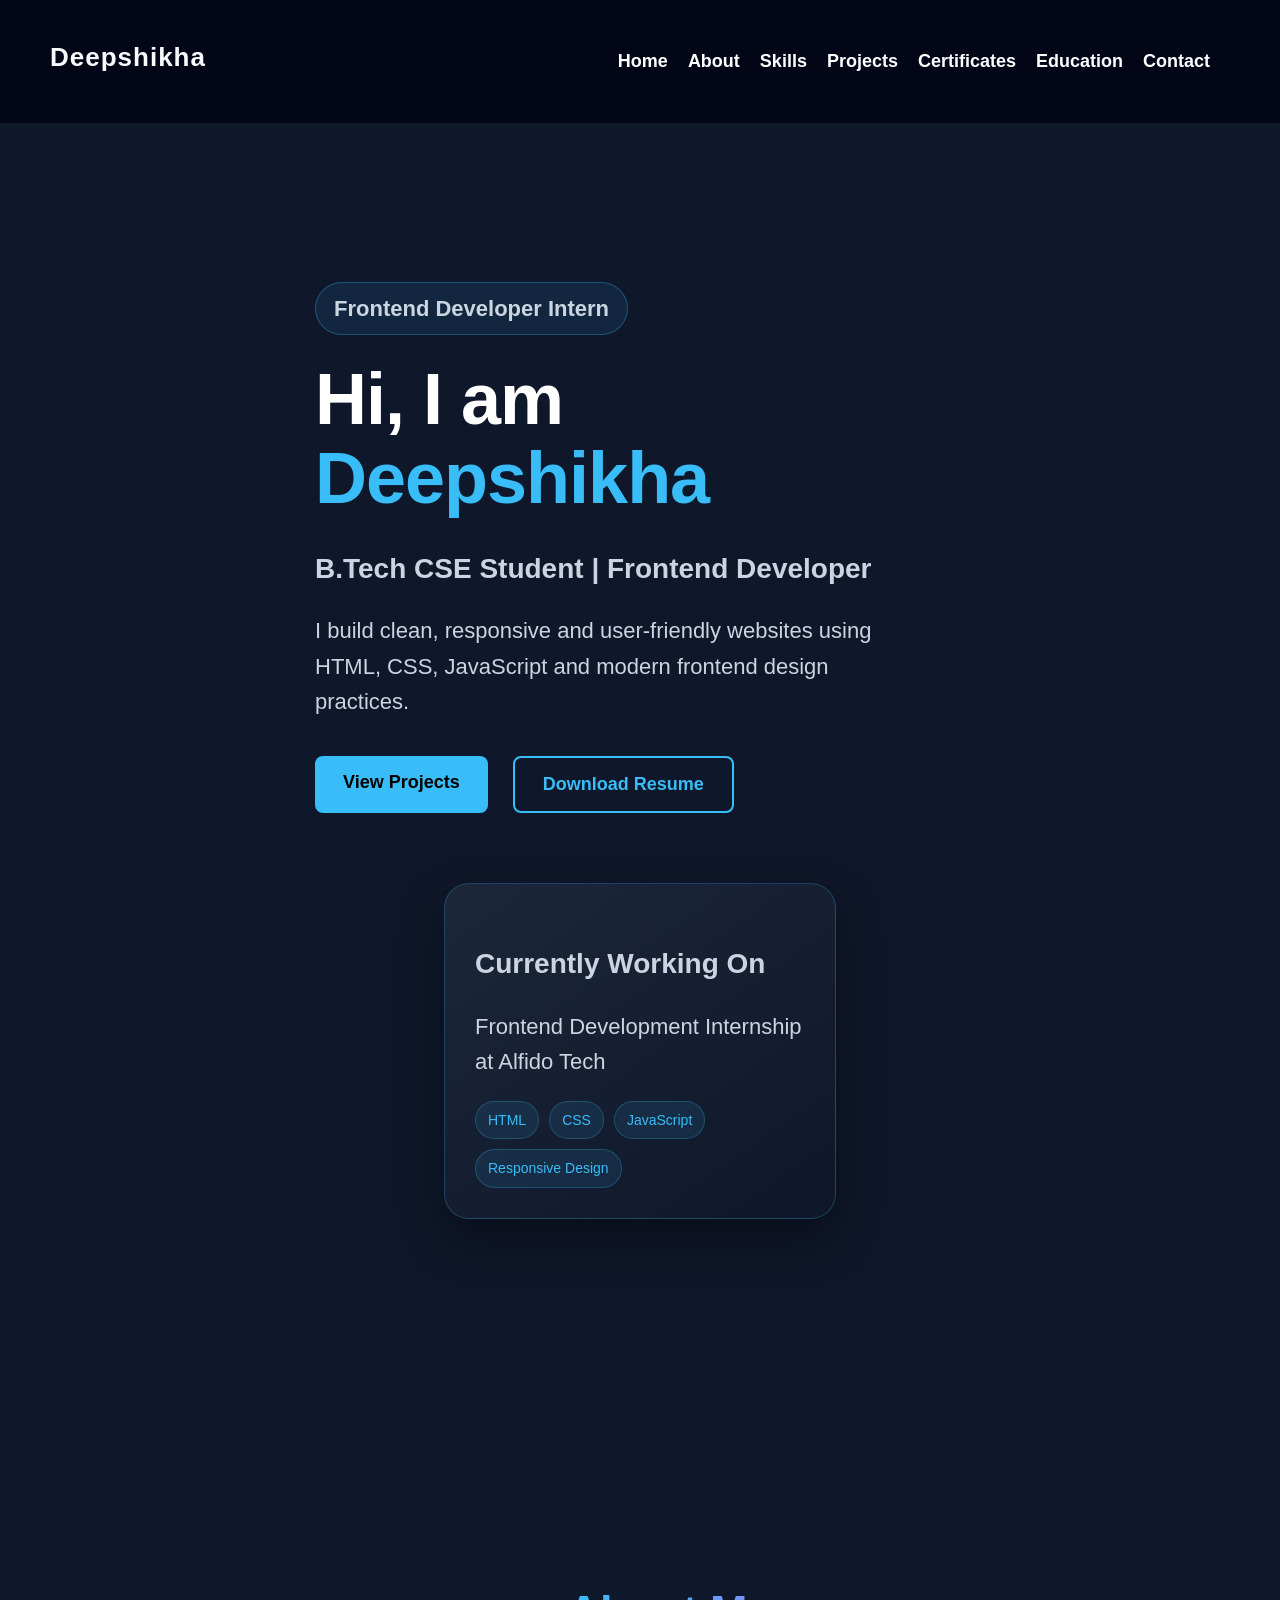
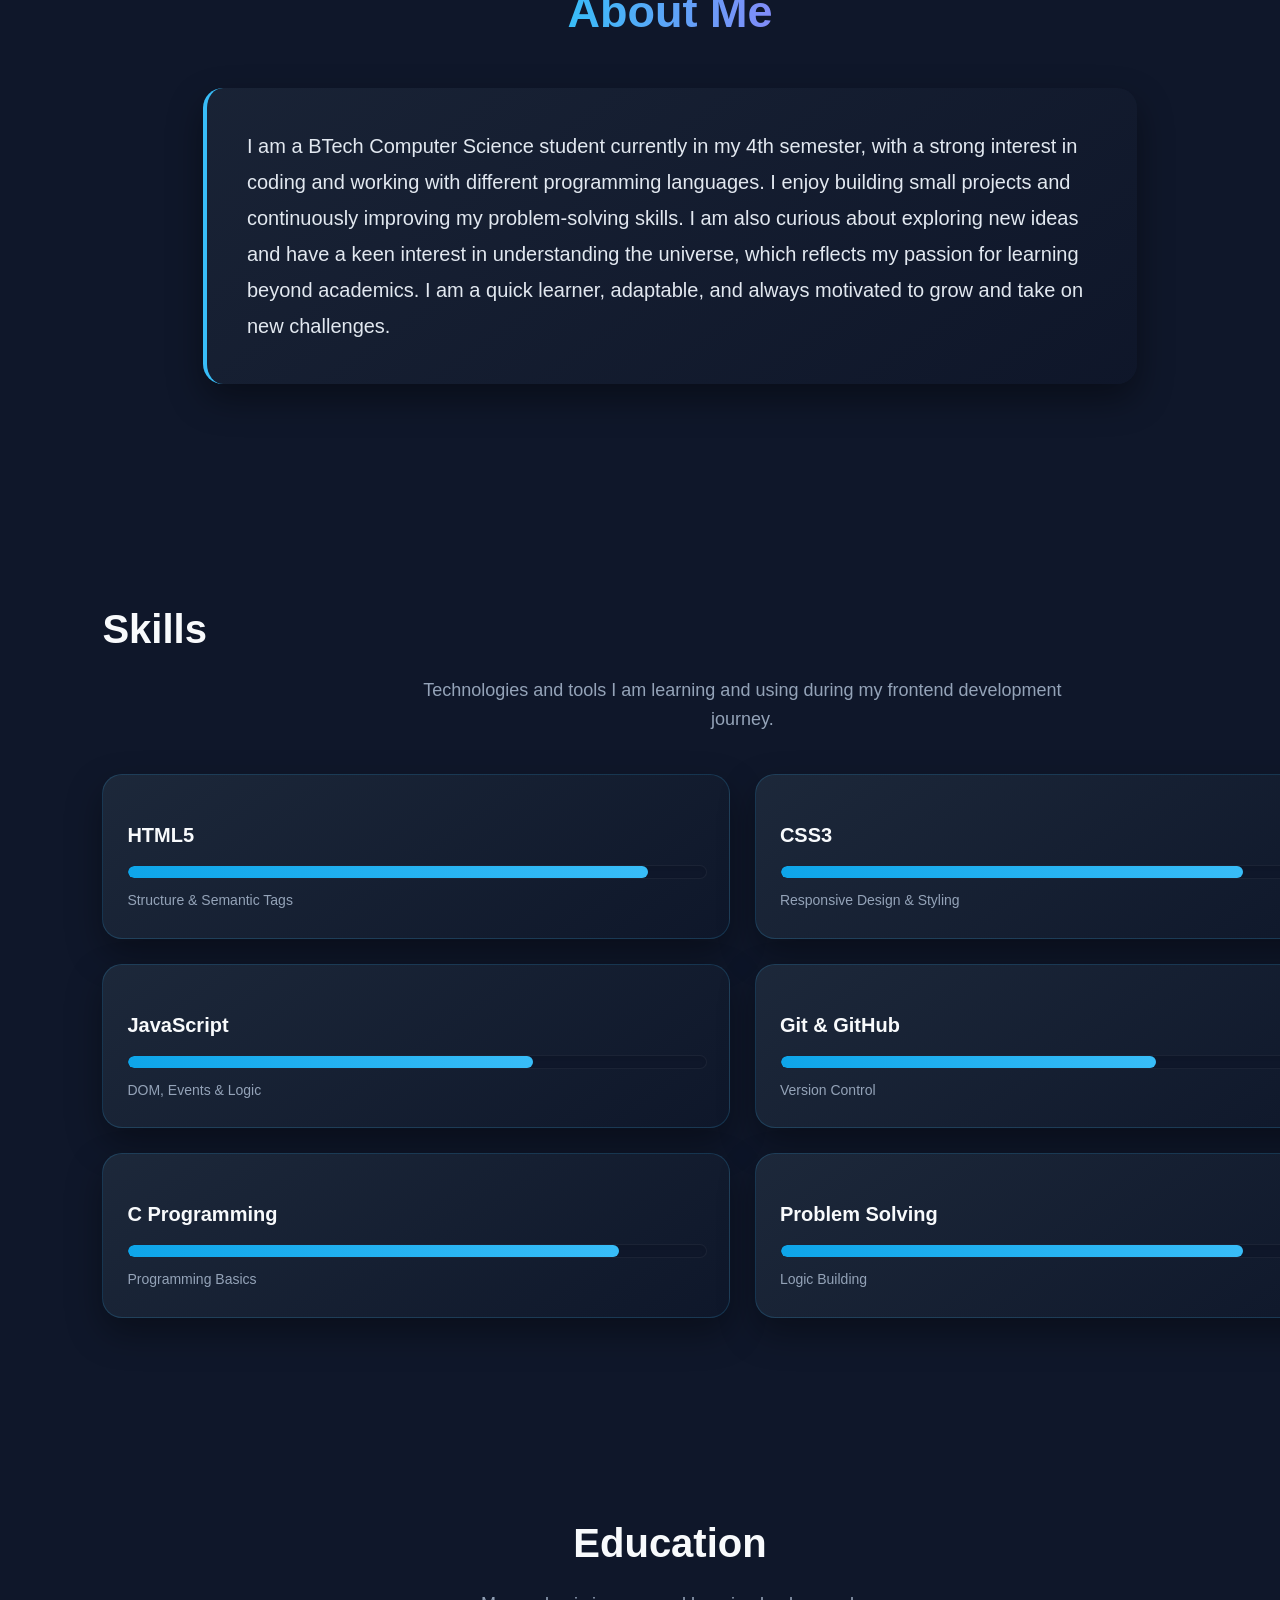
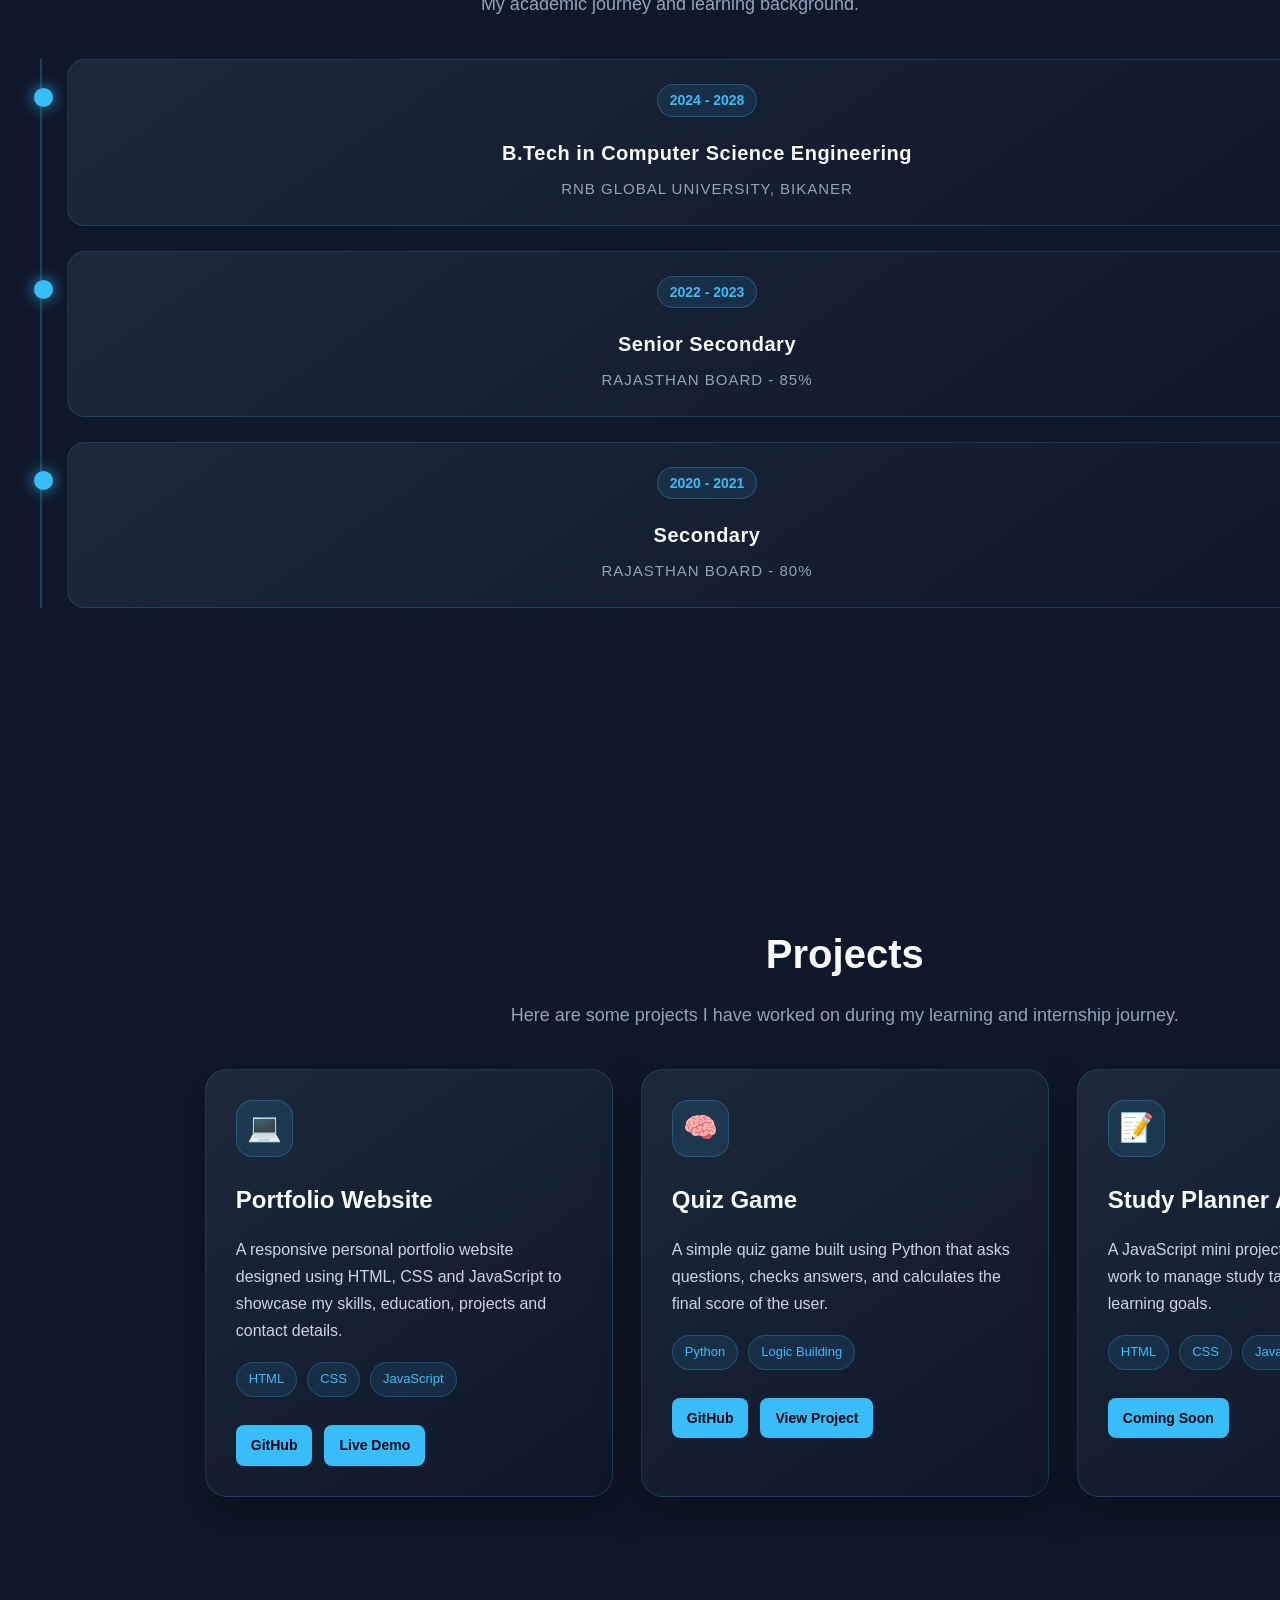
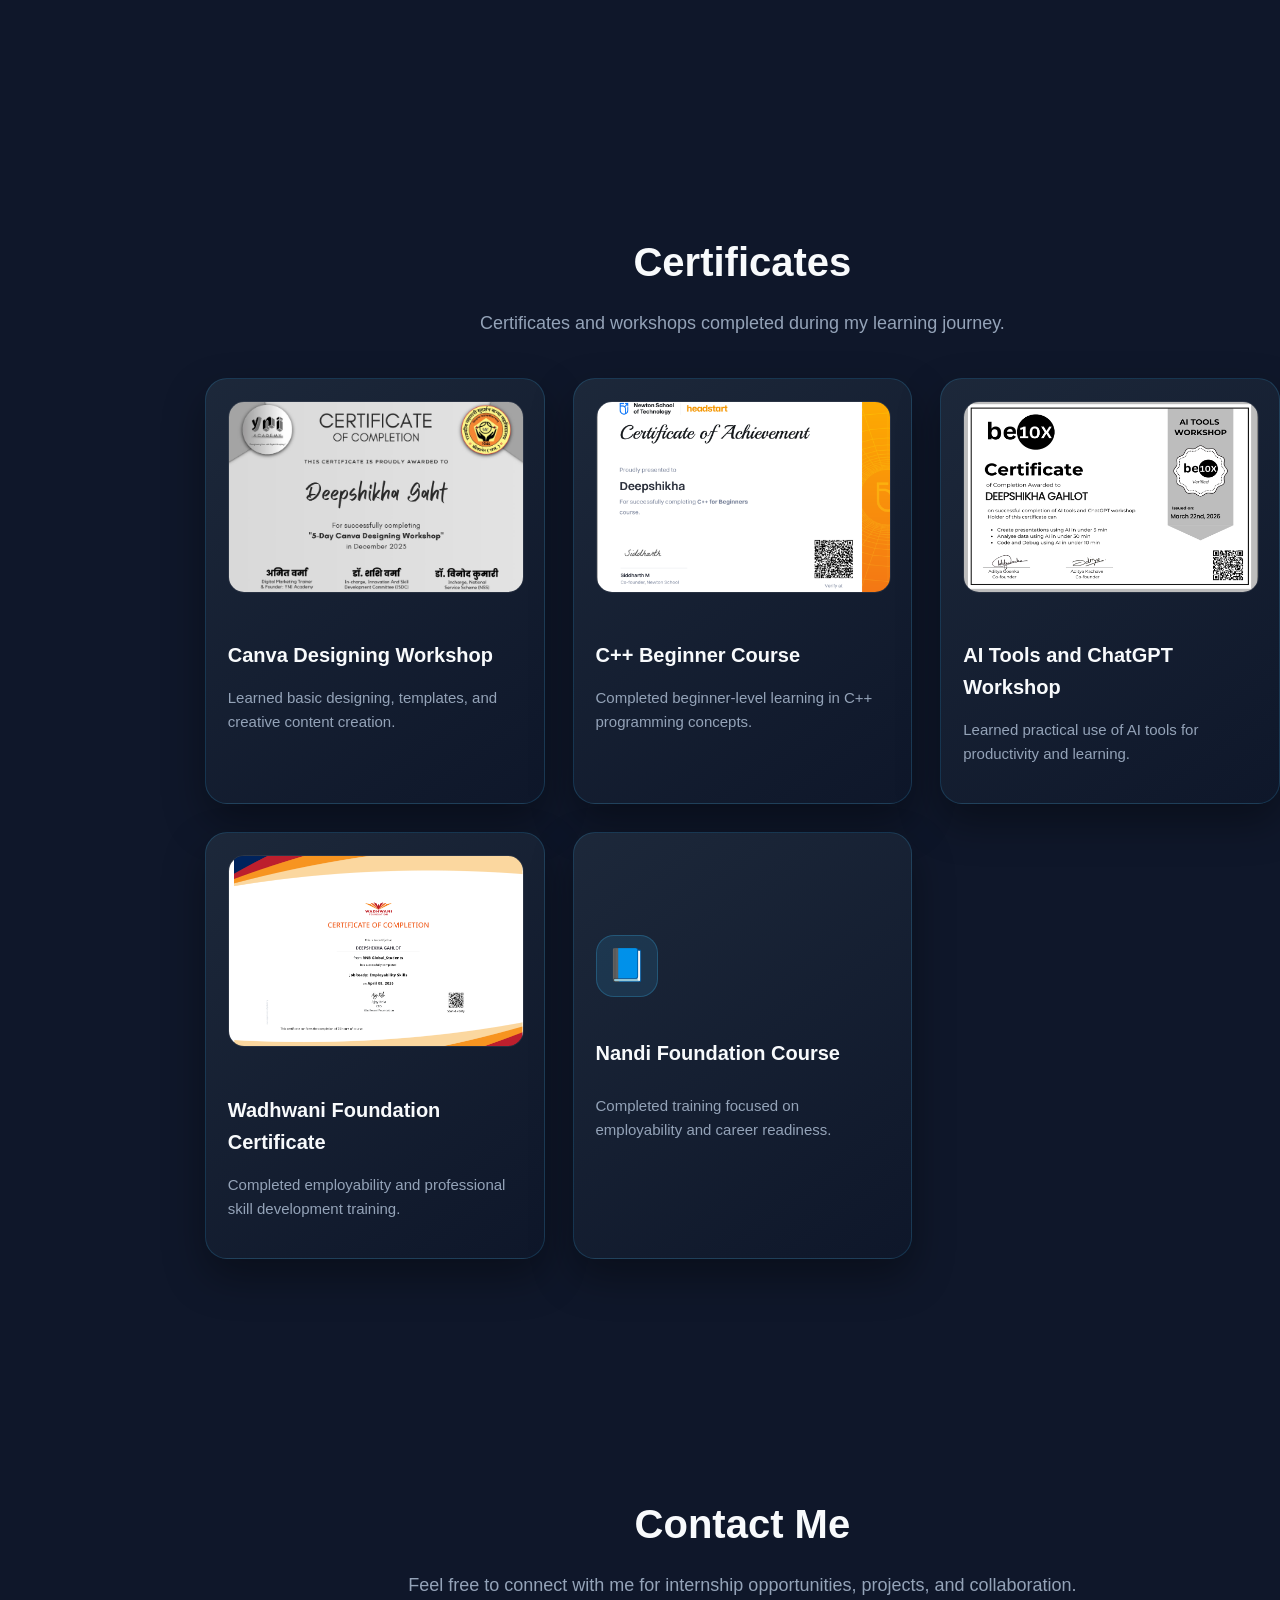
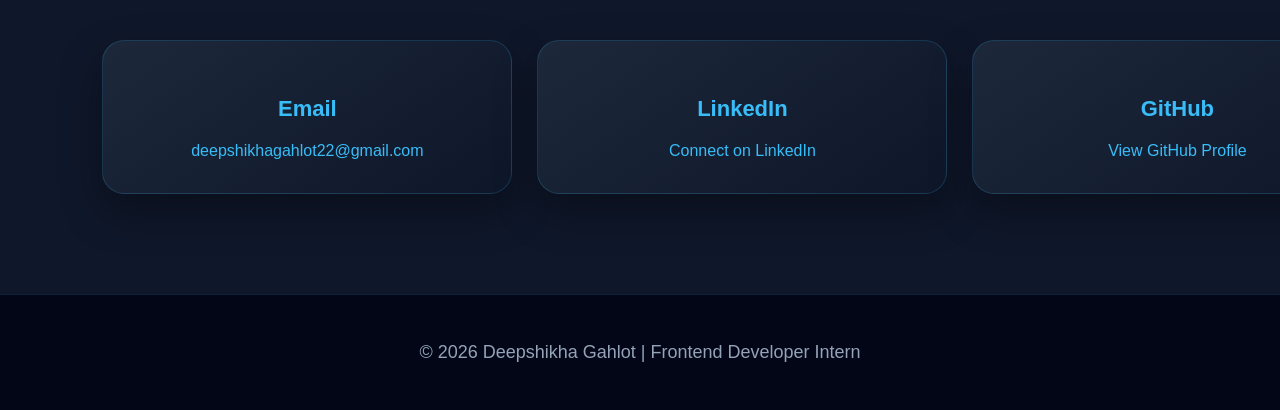
==== Task-1-Portfolio-Website/index.html @ f3fa3765 "Completed responsive portfolio website" ====
<!DOCTYPE html>
<html lang="en">
<head>
    <meta charset="UTF-8">
    <meta name="viewport" content="width=device-width, initial-scale=1.0">
    <title>Deepshikha Portfolio</title>
    
    <link rel="stylesheet" href="style.css">
    
</head>
<body>
   
    <header>
        
        <nav>
            <h2 class="logo">Deepshikha</h2>
            <button class="menu-toggle" id="menu-toggle" aria-label="Open menu">
        ☰
    </button>
            <ul>
                <li><a href="#home">Home</a></li>
                <li><a href="#about">About</a></li>
                <li><a href="#skills">Skills</a></li>
                <li><a href="#projects">Projects</a></li>
                <li><a href="#certificates">Certificates</a></li>
                <li><a href="#education">Education</a></li>
                <li><a href="#contact">Contact</a></li>
            </ul>
        </nav>
        <section id="home">
            <section id="home">
    <div class="home-content">
        <p class="tagline">Frontend Developer Intern</p>

        <h1>Hi, I am <span>Deepshikha</span></h1>

        <h3>B.Tech CSE Student | Frontend Developer</h3>

        <p class="home-description">
            I build clean, responsive and user-friendly websites using HTML, CSS,
            JavaScript and modern frontend design practices.
        </p>

        <div class="hero-buttons">
            <a href="#projects" class="primary-btn">View Projects</a>
            <a href="resume/Deepshikha_Gahlot_Resume.pdf" class="secondary-btn" download>Download Resume</a>
        </div>
    </div>

    <div class="home-card">
        <h3>Currently Working On</h3>
        <p>Frontend Development Internship at Alfido Tech</p>

        <div class="card-tags">
            <span>HTML</span>
            <span>CSS</span>
            <span>JavaScript</span>
            <span>Responsive Design</span>
        </div>
    </div>
</section>
        </section>
    </header>
   
         <section id="about">
            <h2>About Me</h2>
            <p>I am a BTech Computer Science student currently in my 4th semester, with a strong interest in coding and working with different programming languages. I enjoy building small projects and continuously improving my problem-solving skills. I am also curious about exploring new ideas and have a keen interest in understanding the universe, which reflects my passion for learning beyond academics. I am a quick learner, adaptable, and always motivated to grow and take on new challenges.</p>
        </section>
        <section class="skills-edu">
            <section id="skills">
    <h2>Skills</h2>
    <p class="section-subtitle">
        Technologies and tools I am learning and using during my frontend development journey.
    </p>

    <div class="skills-grid">

        <div class="skill-card">
            <h3>HTML5</h3>
            <div class="progress">
                <div class="progress-bar" data-width="90%"></div>
            </div>
            <span>Structure & Semantic Tags</span>
        </div>

        <div class="skill-card">
            <h3>CSS3</h3>
            <div class="progress">
                <div class="progress-bar" data-width="80%"></div>
            </div>
            <span>Responsive Design & Styling</span>
        </div>

        <div class="skill-card">
            <h3>JavaScript</h3>
            <div class="progress">
                <div class="progress-bar" data-width="70%"></div>
            </div>
            <span>DOM, Events & Logic</span>
        </div>

        <div class="skill-card">
            <h3>Git & GitHub</h3>
            <div class="progress">
                <div class="progress-bar" data-width="65%"></div>
            </div>
            <span>Version Control</span>
        </div>

        <div class="skill-card">
            <h3>C Programming</h3>
            <div class="progress">
                <div class="progress-bar" data-width="85%"></div>
            </div>
            <span>Programming Basics</span>
        </div>

        <div class="skill-card">
            <h3>Problem Solving</h3>
            <div class="progress">
                <div class="progress-bar" data-width="80%"></div>
            </div>
            <span>Logic Building</span>
        </div>

    </div>
</section>
</section>
        <section id="education">
    <h2>Education</h2>
    <p class="section-subtitle">
        My academic journey and learning background.
    </p>

    <div class="edu-container">

        <div class="edu-card">
            <span class="edu-year">2024 - 2028</span>
            <h3>B.Tech in Computer Science Engineering</h3>
            <p>RNB Global University, Bikaner</p>
        </div>

        <div class="edu-card">
            <span class="edu-year">2022 - 2023</span>
            <h3>Senior Secondary</h3>
            <p>Rajasthan Board - 85%</p>
        </div>

        <div class="edu-card">
            <span class="edu-year">2020 - 2021</span>
            <h3>Secondary</h3>
            <p>Rajasthan Board - 80%</p>
        </div>

    </div>
</section>

        </section>

        
    <section id="projects">
        <section id="projects">
    <h2>Projects</h2>
    <p class="section-subtitle">
        Here are some projects I have worked on during my learning and internship journey.
    </p>

    <div class="project-container">

        <div class="project-card">
            <div class="project-icon">💻</div>
            <h3>Portfolio Website</h3>
            <p>
                A responsive personal portfolio website designed using HTML, CSS and JavaScript
                to showcase my skills, education, projects and contact details.
            </p>
            <div class="project-tech">
                <span>HTML</span>
                <span>CSS</span>
                <span>JavaScript</span>
            </div>
            <div class="project-links">
                <a href="#" target="_blank">GitHub</a>
                <a href="#" target="_blank">Live Demo</a>
            </div>
        </div>

        <div class="project-card">
            <div class="project-icon">🧠</div>
            <h3>Quiz Game</h3>
            <p>
                A simple quiz game built using Python that asks questions, checks answers,
                and calculates the final score of the user.
            </p>
            <div class="project-tech">
                <span>Python</span>
                <span>Logic Building</span>
            </div>
            <div class="project-links">
                <a href="#" target="_blank">GitHub</a>
                <a href="#" target="_blank">View Project</a>
            </div>
        </div>

        <div class="project-card">
            <div class="project-icon">📝</div>
            <h3>Study Planner App</h3>
            <p>
                A JavaScript mini project planned for internship work to manage study tasks,
                deadlines and daily learning goals.
            </p>
            <div class="project-tech">
                <span>HTML</span>
                <span>CSS</span>
                <span>JavaScript</span>
            </div>
            <div class="project-links">
                <a href="#" target="_blank">Coming Soon</a>
            </div>
        </div>

    </div>
</section>
    </section>
    <section id="certificates">
    <h2>Certificates</h2>
    <p class="section-subtitle">
        Certificates and workshops completed during my learning journey.
    </p>

    <div class="cert-container">

        <div class="cert-card">
            <img src="images/cert3.jpeg" alt="Canva Designing Workshop Certificate">
            <h3>Canva Designing Workshop</h3>
            <p>Learned basic designing, templates, and creative content creation.</p>
        </div>

        <div class="cert-card">
            <img src="images/cert2.png" alt="C++ Beginner Course Certificate">
            <h3>C++ Beginner Course</h3>
            <p>Completed beginner-level learning in C++ programming concepts.</p>
        </div>

        <div class="cert-card">
            <img src="images/cert1.png" alt="AI Tools and ChatGPT Workshop Certificate">
            <h3>AI Tools and ChatGPT Workshop</h3>
            <p>Learned practical use of AI tools for productivity and learning.</p>
        </div>

        <div class="cert-card">
            <img src="images/cert4.png" alt="Wadhwani Foundation Certificate">
            <h3>Wadhwani Foundation Certificate</h3>
            <p>Completed employability and professional skill development training.</p>
        </div>

        <div class="cert-card no-image-card">
            <div class="cert-icon">📘</div>
            <h3>Nandi Foundation Course</h3>
            <p>Completed training focused on employability and career readiness.</p>
        </div>

    </div>
</section>
    
    <section id="contact">
  <h2>Contact Me</h2>
  <p class="section-subtitle">
    Feel free to connect with me for internship opportunities, projects, and collaboration.
  </p>

  <div class="contact-container">
    <div class="contact-card">
      <h3>Email</h3>
      <p>
        <a href="mailto:deepshikhagahlot22@gmail.com">
          deepshikhagahlot22@gmail.com
        </a>
      </p>
    </div>

    <div class="contact-card">
      <h3>LinkedIn</h3>
      <p>
        <a href="https://www.linkedin.com/in/deepshikha-gahlot-151895388" target="_blank">
          Connect on LinkedIn
        </a>
      </p>
    </div>

    <div class="contact-card">
      <h3>GitHub</h3>
      <p>
        <a href=" https://github.com/deepshikha-bytes" target="_blank">
          View GitHub Profile
        </a>
      </p>
    </div>
  </div>
</section>

<footer>
  <p>© 2026 Deepshikha Gahlot | Frontend Developer Intern</p>
</footer>
    <script src="script.js"></script>
</body>
</html>
---- Task-1-Portfolio-Website/style.css ----
#home {
                height: 100vh;
                display: flex;
                flex-direction: column;
                justify-content: center;
                align-items: flex-start;
                padding: 0 8%;
                max-width: 100%;
            }
            body {
                margin: 0;
                font-family: Arial, sans-serif;
                background-color: #0f172a;
                color: white;
                font-size: 18px;
                line-height: 1.6;
            }
            h2 {
                font-size: 40px;
                margin-bottom: 30px;
                color: #f8fafc;
            }

            #home h1{
                font-size: 70px;
                margin: 10px 0;
                letter-spacing: -1px;
            }
            #home h3{
                font-size: 32px;
                color: #38bdf8;
                margin-bottom: 10px;
            }
            #home p {
                font-size: 22px;
                max-width: 600px;
                color: #cbd5e1;   
            }
            #home a {
                display: inline-block;
                margin-top: 15px;
                margin-right: 10px;
                padding: 12px 28px;
                background-color: #38bdf8;
                color: black;
                text-decoration: none;
                border-radius: 8px;
                font-weight: bold;
                font-size: 18px;
                transition: all 0.3s ease;
            }

            #home a:hover {
                background-color: #0ea5e9;
                transform: translateY(-3px);
                box-shadow: 0 10px 20px rgba(56 , 189, 248, 0.4);
            }
            nav {
                display: flex;
                justify-content: space-between;
                align-items: center;
                background-color: #020617;
                position: fixed;
                top: 0;
                width: 100%;
                padding: 15px 50px;
                box-sizing: border-box;
            }
            nav ul {
                list-style: none;
                display: flex;
                gap: 20px;
                padding: 10px 20px;
            }
            nav a {
                color: white;
                text-decoration: none;
                font-weight: bold;
            }
            nav a:hover {
                color: #38bdf8;
            }
            html {
                scroll-behavior: smooth;
            }
            #about {
                padding: 100px 30px;
                text-align: center;
            }

            #about h2 {
                font-size: 45px;
                margin-bottom: 40px;
                background: linear-gradient(to right, #38bdf8, #818cf8);
                -webkit-background-clip: text;
                background-clip: text;
                -webkit-text-fill-color: transparent;
                display: inline-block;
            }
            #about p{
                max-width: 850px;
                margin: 0 auto;
                font-size: 20px;
                line-height: 1.8;
                color: #e2e8f0;
                background: linear-gradient(145deg, rgba(30, 41, 59, 0.7), rgba(15, 23, 42, 0.7));
                padding: 40px;
                border-radius: 20px;
                border-left: 4px solid #38bdf8;
                box-shadow: 0 15px 35px rgba(0, 0, 0, 0.4);
                text-align: left;
                backdrop-filter: blur(10px);
            }
            #skills {
                width: 100%;
                flex: 1;
            }
            .skill {
                margin: 30px 0;
            }

            .skill p {
                font-size: 16px;
                font-weight: 600;
                margin-bottom: 12px;
                color: #e2e8f0;
                letter-spacing: 1px;
                text-transform: uppercase;
            }
            .progress {
                width: 100%;
                height: 12px;
                background-color: #0f172a;
                border-radius: 10px;
                overflow: hidden;
                box-shadow: inset 0 2px 4px rgba(0, 0, 0, 0.05);
                border: 1px solid rgba(255, 255, 255, 0.05);
            }
            .progress-bar {
                height: 100%;
                background: linear-gradient(90deg, #0ea5e9, #38bdf8);
                border-radius: 10px;
                transition: width 1.5s cubic-bezier(0.1, 0.5, 0.1, 1);
                width: 0;
            }
            @keyframes fillBar {
                from {
                    width: 0;
                }
            }
            #projects{
                padding: 80px 30px;
                text-align: center;
            }
            .project-container{
                display: flex;
                gap: 20px;
                justify-content: center;
                flex-wrap: wrap;
            }
            
            
            .project-card:hover{
                transform: translateY(-10px) scale(1.03);
            }
            .project-card a{
                display: inline-block;
                margin-top: 10px;
                background-color: #38bdf8;
                color: black;
                padding: 8px 15px;
                border-radius: 5px;
                text-decoration: none;
                font-weight: bold;
                transition: transform 0.3s;
            }
            .project-card:hover img {
                transform: scale(1.05);
            }
            .project-card img {
                width: 100%;
                border-radius: 10px;
                margin-bottom: 10px;
            }
            #certificates {
                padding: 80px 30px;
                text-align: center;
            }
            .cert-container{
                display: grid;
                gap: 30px;
                justify-content: center;
                padding: 0 8%;
                grid-template-columns: repeat(auto-fit, minmax(300px, 1fr));
            }
            .cert-card, .project-card{
                background-color: rgba(30, 41, 59, 0.8);
                padding: 20px;
                border-radius: 12px;
                border: 1px solid rgba(255, 255, 255, 0.05);
                box-shadow: 0 4px 6px rgba(0, 0, 0, 0.2);
                transition: all 0.3s ease;
            }
            .cert-card:hover{
                transform: scale(1.05);
            }
            .cert-card img {
                width: 100%;
                border-radius: 10px;
            }
            #education {
                padding: 80px 30px;
                text-align: center;
                flex: 1;
            }
            .edu-container{
                display: flex;
                flex-direction: column;
                gap: 40px; 
                width: 100%;
                position: relative;
                padding-left: 20px; 
                border-left: 2px solid rgba(56, 189, 248, 0.2); 
                margin-left: 10px;
            }
            .edu-card{
                background-color: transparent; 
                padding: 0 0 0 20px; 
                width: 100%;
                box-sizing: border-box;
                position: relative;
                border-left: none; 
                transition: all 0.3s ease;
            }

            .edu-card::before {
                content: '';
                position: absolute;
                left: -27px; 
                top: 0;
                width: 12px;
                height: 12px;
                background-color: #0f172a; 
                border: 2px solid #38bdf8;
                border-radius: 50%;
                box-shadow: 0 0 10px rgba(56, 189, 248, 0.8); 
                transition: all 0.3s ease;
}
            .edu-card:hover{
               transform: translateX(8px); 
                 box-shadow: none;
            }

            .edu-card:hover::before {
                background-color: #38bdf8;
                box-shadow: 0 0 18px #38bdf8; 
            }

            .edu-card h3 {
                color: #e2e8f0;
                margin: 0 0 8px 0;
                font-size: 22px;
                letter-spacing: 0.5px;
            }

            .edu-card p {
                color: #94a3b8; 
                margin: 0 0 10px 0;
                font-size: 16px;
                text-transform: uppercase;
                letter-spacing: 1px;
            }
            .edu-card span{
                display: inline-block;
                padding: 4px 12px;
                background-color: rgba(56, 189, 248, 0.1);
                color: #38bdf8;
                border-radius: 20px;
                font-size: 14px;
                font-weight: bold;
                border: 1px solid rgba(56, 189, 248, 0.3);
            }
            #contact {
                padding: 80px 30px;
                text-align: center;
            }
            #contact a{
                color: #38bdf8;
                text-decoration: none;
            }
            .contact-links {
                margin-top: 15px;
            }
            .contact-links a{
                margin: 0 10px;
                font-weight: bold;
            }
            .skills-edu {
                display: flex;
                justify-content: space-between;
                align-items: flex-start;
                gap: 80px;
                padding: 80px 8%;
            }
            .project-card:hover,
            .cert-card:hover,
            .edu-card:hover {
                transform: translateY(-8px) scale(1.02);
                  box-shadow: 0 15px 30px rgba(56, 189, 248, 0.3);
                  border-color: rgba(56, 189, 248, 0.3);
            }
                    @media (max-width: 900px) {
            .cert-container {
                grid-template-columns: repeat(2, 1fr);
            }
        }

        @media (max-width: 600px) {
            .cert-container {
                grid-template-columns: 1fr;
            }
        }
            section{
                max-width: 1400px;
                margin: auto;
                width: 100%;
            }
            .logo {
    color: #f8fafc;
    font-size: 26px;
    letter-spacing: 1px;
}

.menu-toggle {
    display: none;
    background: none;
    border: none;
    color: #f8fafc;
    font-size: 30px;
    cursor: pointer;
}

.hero-buttons {
    display: flex;
    gap: 15px;
    flex-wrap: wrap;
    margin-top: 15px;
}

.secondary-btn {
    background-color: transparent !important;
    color: #38bdf8 !important;
    border: 2px solid #38bdf8;
}

.secondary-btn:hover {
    background-color: #38bdf8 !important;
    color: #020617 !important;
}

@media (max-width: 900px) {
    nav {
        padding: 15px 25px;
    }

    .menu-toggle {
        display: block;
    }

    nav ul {
        position: absolute;
        top: 70px;
        right: 25px;
        width: 230px;
        background-color: #020617;
        flex-direction: column;
        align-items: flex-start;
        gap: 15px;
        padding: 20px;
        border-radius: 15px;
        border: 1px solid rgba(56, 189, 248, 0.2);
        display: none;
        box-shadow: 0 15px 30px rgba(0, 0, 0, 0.4);
    }

    nav ul.active {
        display: flex;
    }

    #home {
        align-items: center;
        text-align: center;
        padding: 120px 25px 60px;
        min-height: 100vh;
    }

    #home h1 {
        font-size: 48px;
    }

    #home h3 {
        font-size: 24px;
    }

    #home p {
        font-size: 18px;
    }

    .skills-edu {
        flex-direction: column;
        gap: 40px;
        padding: 60px 8%;
    }

    #skills,
    #education {
        width: 100%;
    }
}

@media (max-width: 600px) {
    body {
        font-size: 16px;
    }

    h2 {
        font-size: 32px;
    }

    #home h1 {
        font-size: 40px;
    }

    #home h3 {
        font-size: 22px;
    }

    #about p {
        padding: 25px;
        font-size: 17px;
    }

    .project-container {
        flex-direction: column;
    }

    .project-card,
    .cert-card {
        width: 100%;
        box-sizing: border-box;
    }

    .hero-buttons {
        justify-content: center;
    }

    #home a {
        width: 100%;
        max-width: 230px;
        text-align: center;
    }
}
#home {
    min-height: 100vh;
    display: flex;
    justify-content: space-between;
    align-items: center;
    gap: 50px;
    padding: 120px 8% 80px;
    box-sizing: border-box;
}

.home-content {
    max-width: 650px;
}

.tagline {
    display: inline-block;
    color: #38bdf8;
    background-color: rgba(56, 189, 248, 0.1);
    padding: 8px 18px;
    border: 1px solid rgba(56, 189, 248, 0.3);
    border-radius: 30px;
    font-size: 16px;
    font-weight: bold;
    margin-bottom: 15px;
}

#home h1 {
    font-size: 72px;
    line-height: 1.1;
    margin: 10px 0;
}

#home h1 span {
    color: #38bdf8;
}

#home h3 {
    font-size: 28px;
    color: #cbd5e1;
    margin-bottom: 15px;
}

.home-description {
    font-size: 20px;
    color: #94a3b8;
    max-width: 600px;
}

.home-card {
    width: 330px;
    padding: 30px;
    background: linear-gradient(145deg, rgba(30, 41, 59, 0.9), rgba(15, 23, 42, 0.9));
    border-radius: 25px;
    border: 1px solid rgba(56, 189, 248, 0.25);
    box-shadow: 0 20px 45px rgba(0, 0, 0, 0.4);
}

.home-card h3 {
    color: #38bdf8;
    font-size: 24px;
}

.home-card p {
    color: #e2e8f0;
    font-size: 18px;
}

.card-tags {
    display: flex;
    flex-wrap: wrap;
    gap: 10px;
    margin-top: 20px;
}

.card-tags span {
    padding: 7px 12px;
    background-color: rgba(56, 189, 248, 0.1);
    color: #38bdf8;
    border-radius: 20px;
    font-size: 14px;
    border: 1px solid rgba(56, 189, 248, 0.25);
}

@media (max-width: 900px) {
    #home {
        flex-direction: column;
        text-align: center;
        justify-content: center;
    }

    .home-content {
        max-width: 100%;
    }

    #home h1 {
        font-size: 52px;
    }

    #home h3 {
        font-size: 24px;
    }

    .home-description {
        margin: auto;
    }

    .home-card {
        width: 100%;
        max-width: 380px;
    }

    .hero-buttons {
        justify-content: center;
    }
}

@media (max-width: 600px) {
    #home h1 {
        font-size: 40px;
    }

    #home h3 {
        font-size: 20px;
    }

    .home-description {
        font-size: 17px;
    }

    .home-card {
        padding: 22px;
    }
}
/* Fix hero section overlap */
#home {
    height: auto;
    min-height: 100vh;
    padding-top: 130px;
    padding-bottom: 100px;
    overflow: visible;
}

#about {
    padding-top: 120px;
    clear: both;
}

.home-card {
    margin-top: 20px;
}
@media (max-width: 900px) {
    #home {
        min-height: auto;
        padding-top: 120px;
        padding-bottom: 80px;
    }

    .home-card {
        margin-top: 30px;
    }

    #about {
        padding-top: 90px;
    }
}
.section-subtitle {
    max-width: 700px;
    margin: -15px auto 40px;
    color: #94a3b8;
    font-size: 18px;
    text-align: center;
}

#projects {
    padding: 100px 8%;
    text-align: center;
}

.project-container {
    display: grid;
    grid-template-columns: repeat(3, 1fr);
    gap: 28px;
}

.project-card {
    text-align: left;
    padding: 30px;
    border-radius: 22px;
    background: linear-gradient(145deg, rgba(30, 41, 59, 0.95), rgba(15, 23, 42, 0.95));
    border: 1px solid rgba(56, 189, 248, 0.18);
    box-shadow: 0 18px 40px rgba(0, 0, 0, 0.35);
    transition: all 0.3s ease;
}

.project-card:hover {
    transform: translateY(-10px);
    border-color: rgba(56, 189, 248, 0.45);
    box-shadow: 0 20px 45px rgba(56, 189, 248, 0.18);
}

.project-icon {
    width: 55px;
    height: 55px;
    border-radius: 16px;
    background-color: rgba(56, 189, 248, 0.12);
    border: 1px solid rgba(56, 189, 248, 0.25);
    display: flex;
    align-items: center;
    justify-content: center;
    font-size: 28px;
    margin-bottom: 20px;
}

.project-card h3 {
    color: #f8fafc;
    font-size: 24px;
    margin-bottom: 12px;
}

.project-card p {
    color: #cbd5e1;
    font-size: 16px;
    line-height: 1.7;
}

.project-tech {
    display: flex;
    flex-wrap: wrap;
    gap: 10px;
    margin: 18px 0;
}

.project-tech span {
    padding: 6px 12px;
    border-radius: 20px;
    background-color: rgba(56, 189, 248, 0.1);
    color: #38bdf8;
    font-size: 13px;
    border: 1px solid rgba(56, 189, 248, 0.25);
}

.project-links {
    display: flex;
    gap: 12px;
    flex-wrap: wrap;
    margin-top: 15px;
}

.project-links a {
    padding: 9px 15px;
    border-radius: 8px;
    background-color: #38bdf8;
    color: #020617;
    font-weight: bold;
    text-decoration: none;
    font-size: 14px;
    transition: 0.3s ease;
}

.project-links a:hover {
    background-color: #0ea5e9;
    transform: translateY(-3px);
}

@media (max-width: 1000px) {
    .project-container {
        grid-template-columns: repeat(2, 1fr);
    }
}

@media (max-width: 650px) {
    .project-container {
        grid-template-columns: 1fr;
    }

    #projects {
        padding: 80px 6%;
    }

    .project-card {
        padding: 24px;
    }
}
.skills-grid {
    display: grid;
    grid-template-columns: repeat(2, 1fr);
    gap: 25px;
}

.skill-card {
    background: linear-gradient(145deg, rgba(30, 41, 59, 0.95), rgba(15, 23, 42, 0.95));
    padding: 24px;
    border-radius: 20px;
    border: 1px solid rgba(56, 189, 248, 0.18);
    box-shadow: 0 15px 35px rgba(0, 0, 0, 0.35);
    transition: 0.3s ease;
}

.skill-card:hover {
    transform: translateY(-6px);
    border-color: rgba(56, 189, 248, 0.45);
    box-shadow: 0 18px 40px rgba(56, 189, 248, 0.18);
}

.skill-card h3 {
    color: #f8fafc;
    font-size: 20px;
    margin-bottom: 14px;
}

.skill-card span {
    display: inline-block;
    margin-top: 10px;
    color: #94a3b8;
    font-size: 14px;
}

@media (max-width: 650px) {
    .skills-grid {
        grid-template-columns: 1fr;
    }

    .skill-card {
        padding: 20px;
    }
}
.edu-container {
    display: flex;
    flex-direction: column;
    gap: 25px;
    border-left: 2px solid rgba(56, 189, 248, 0.25);
    padding-left: 25px;
    margin-top: 30px;
}

.edu-card {
    position: relative;
    background: linear-gradient(145deg, rgba(30, 41, 59, 0.95), rgba(15, 23, 42, 0.95));
    padding: 24px;
    border-radius: 18px;
    border: 1px solid rgba(56, 189, 248, 0.18);
    transition: 0.3s ease;
}

.edu-card::before {
    content: "";
    position: absolute;
    left: -34px;
    top: 28px;
    width: 15px;
    height: 15px;
    background-color: #38bdf8;
    border-radius: 50%;
    box-shadow: 0 0 15px rgba(56, 189, 248, 0.8);
}

.edu-card:hover {
    transform: translateX(8px);
    border-color: rgba(56, 189, 248, 0.45);
    box-shadow: 0 18px 40px rgba(56, 189, 248, 0.18);
}

.edu-year {
    display: inline-block;
    color: #38bdf8;
    background-color: rgba(56, 189, 248, 0.1);
    border: 1px solid rgba(56, 189, 248, 0.25);
    padding: 5px 12px;
    border-radius: 20px;
    font-size: 13px;
    font-weight: bold;
    margin-bottom: 12px;
}

.edu-card h3 {
    color: #f8fafc;
    font-size: 20px;
    margin: 8px 0;
}

.edu-card p {
    color: #94a3b8;
    font-size: 15px;
    margin: 0;
}

@media (max-width: 650px) {
    .edu-container {
        padding-left: 18px;
    }

    .edu-card {
        padding: 20px;
    }

    .edu-card::before {
        left: -27px;
    }
}
#certificates {
    padding: 100px 8%;
    text-align: center;
}

.cert-container {
    display: grid;
    grid-template-columns: repeat(3, 1fr);
    gap: 28px;
    margin-top: 40px;
}

.cert-card {
    background: linear-gradient(145deg, rgba(30, 41, 59, 0.95), rgba(15, 23, 42, 0.95));
    border: 1px solid rgba(56, 189, 248, 0.18);
    border-radius: 22px;
    padding: 22px;
    text-align: left;
    box-shadow: 0 18px 40px rgba(0, 0, 0, 0.35);
    transition: 0.3s ease;
}

.cert-card:hover {
    transform: translateY(-10px);
    border-color: rgba(56, 189, 248, 0.45);
    box-shadow: 0 20px 45px rgba(56, 189, 248, 0.18);
}

.cert-card img {
    width: 100%;
    height: 190px;
    object-fit: cover;
    border-radius: 16px;
    margin-bottom: 18px;
    border: 1px solid rgba(255, 255, 255, 0.08);
}

.cert-card h3 {
    color: #f8fafc;
    font-size: 20px;
    margin-bottom: 10px;
}

.cert-card p {
    color: #94a3b8;
    font-size: 15px;
    line-height: 1.6;
}

.no-image-card {
    display: flex;
    flex-direction: column;
    justify-content: center;
    min-height: 280px;
}

.cert-icon {
    width: 60px;
    height: 60px;
    background-color: rgba(56, 189, 248, 0.12);
    border: 1px solid rgba(56, 189, 248, 0.25);
    border-radius: 18px;
    display: flex;
    justify-content: center;
    align-items: center;
    font-size: 32px;
    margin-bottom: 20px;
}

@media (max-width: 1000px) {
    .cert-container {
        grid-template-columns: repeat(2, 1fr);
    }
}

@media (max-width: 650px) {
    #certificates {
        padding: 80px 6%;
    }

    .cert-container {
        grid-template-columns: 1fr;
    }

    .cert-card {
        padding: 20px;
    }
}
#contact {
  padding: 100px 8%;
  text-align: center;
}

.contact-container {
  display: grid;
  grid-template-columns: repeat(3, 1fr);
  gap: 25px;
  margin-top: 40px;
}

.contact-card {
  background: linear-gradient(145deg, rgba(30, 41, 59, 0.95), rgba(15, 23, 42, 0.95));
  border: 1px solid rgba(56, 189, 248, 0.18);
  border-radius: 22px;
  padding: 28px;
  box-shadow: 0 18px 40px rgba(0, 0, 0, 0.35);
  transition: 0.3s ease;
}

.contact-card:hover {
  transform: translateY(-8px);
  border-color: rgba(56, 189, 248, 0.45);
  box-shadow: 0 20px 45px rgba(56, 189, 248, 0.18);
}

.contact-card h3 {
  color: #38bdf8;
  font-size: 22px;
  margin-bottom: 10px;
}

.contact-card p {
  margin: 0;
}

.contact-card a {
  color: #e2e8f0;
  text-decoration: none;
  font-size: 16px;
  word-break: break-word;
}

.contact-card a:hover {
  color: #38bdf8;
}

footer {
  text-align: center;
  padding: 25px 8%;
  background-color: #020617;
  color: #94a3b8;
  border-top: 1px solid rgba(56, 189, 248, 0.15);
}

@media (max-width: 900px) {
  .contact-container {
    grid-template-columns: 1fr;
  }

  #contact {
    padding: 80px 6%;
  }
}
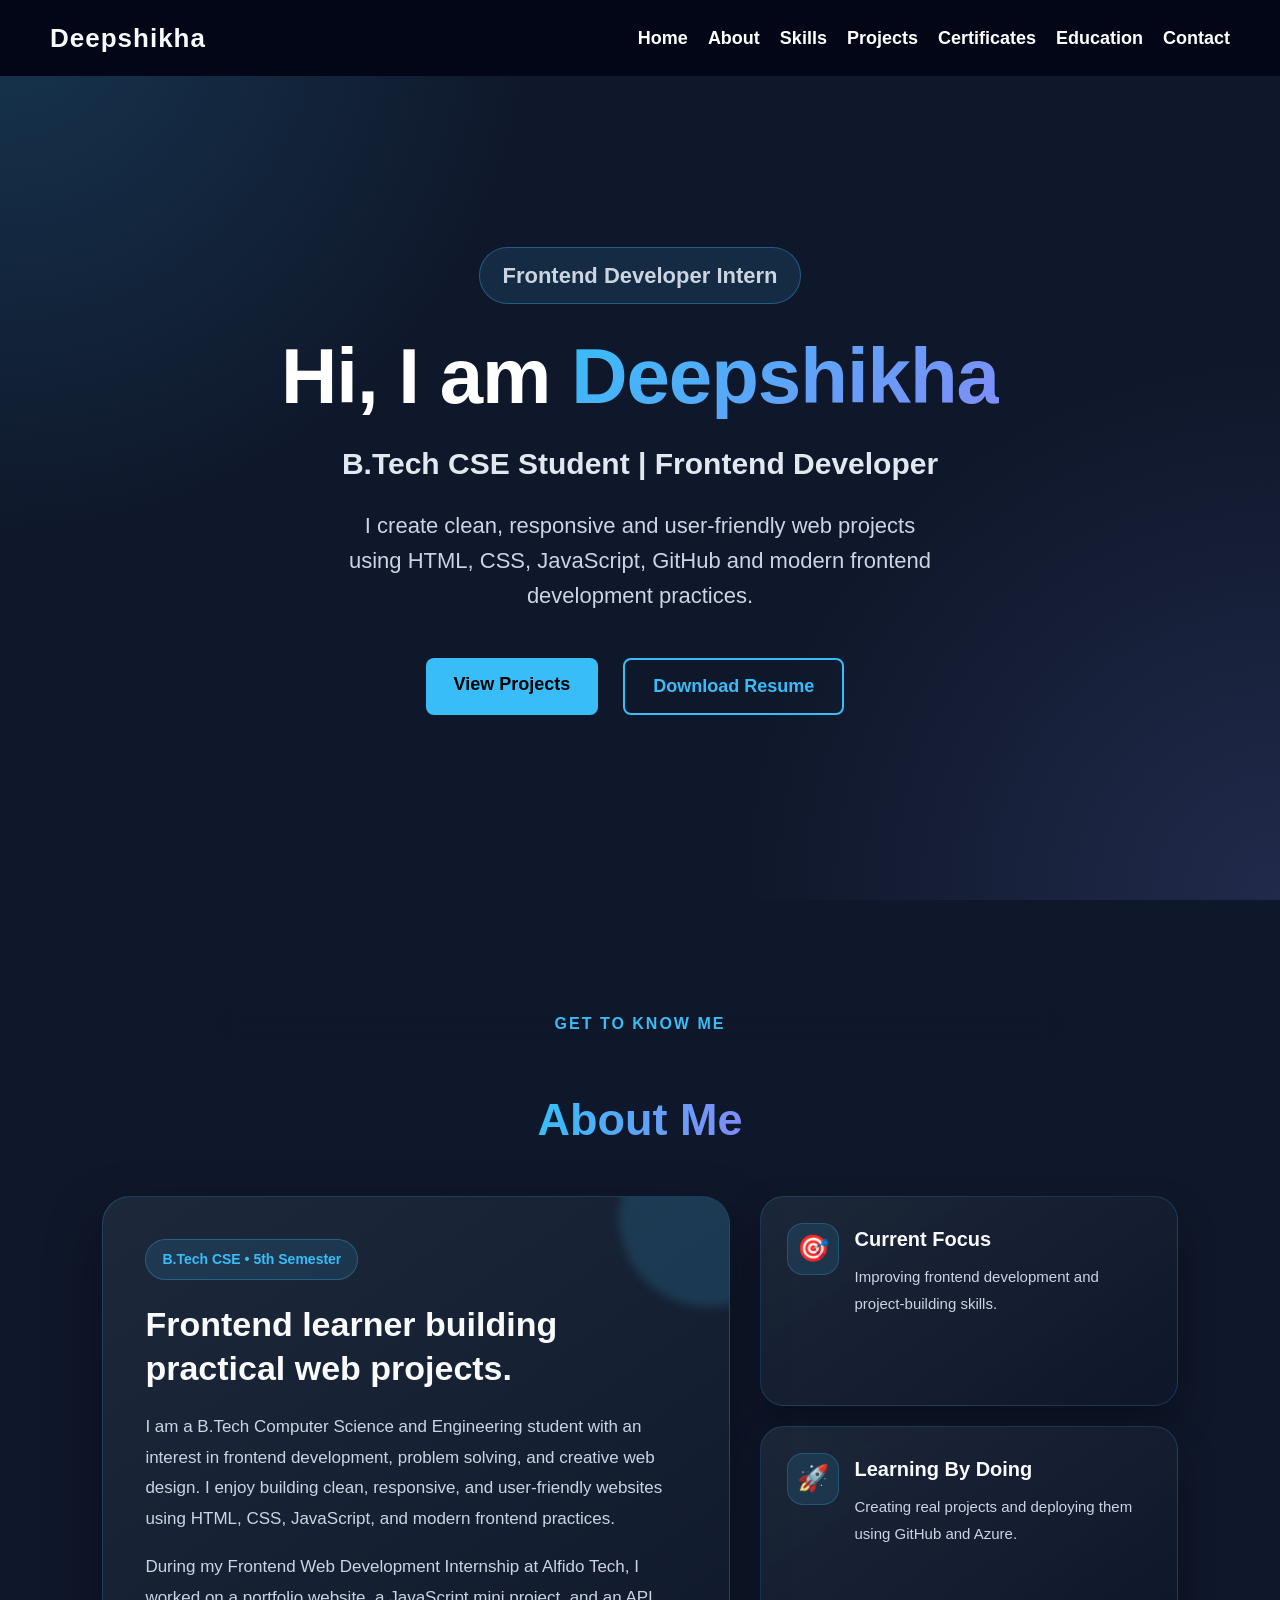
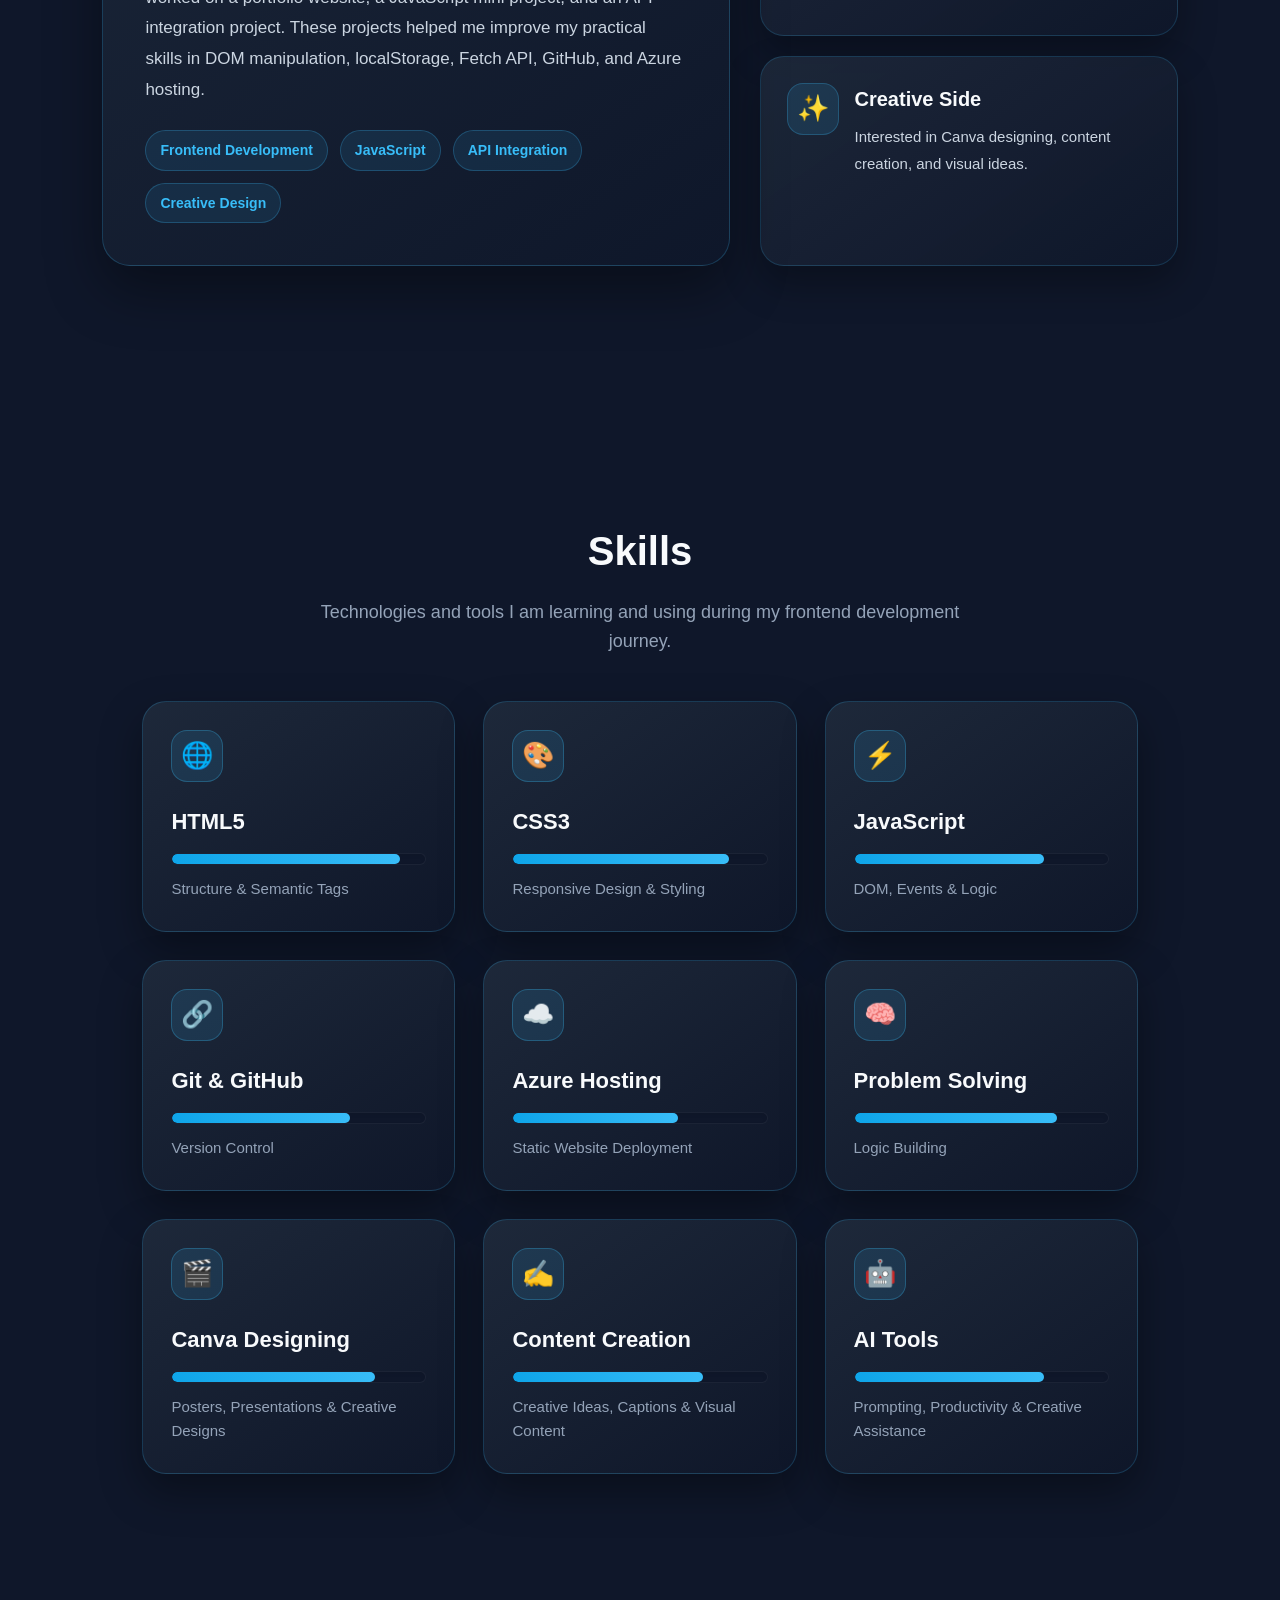
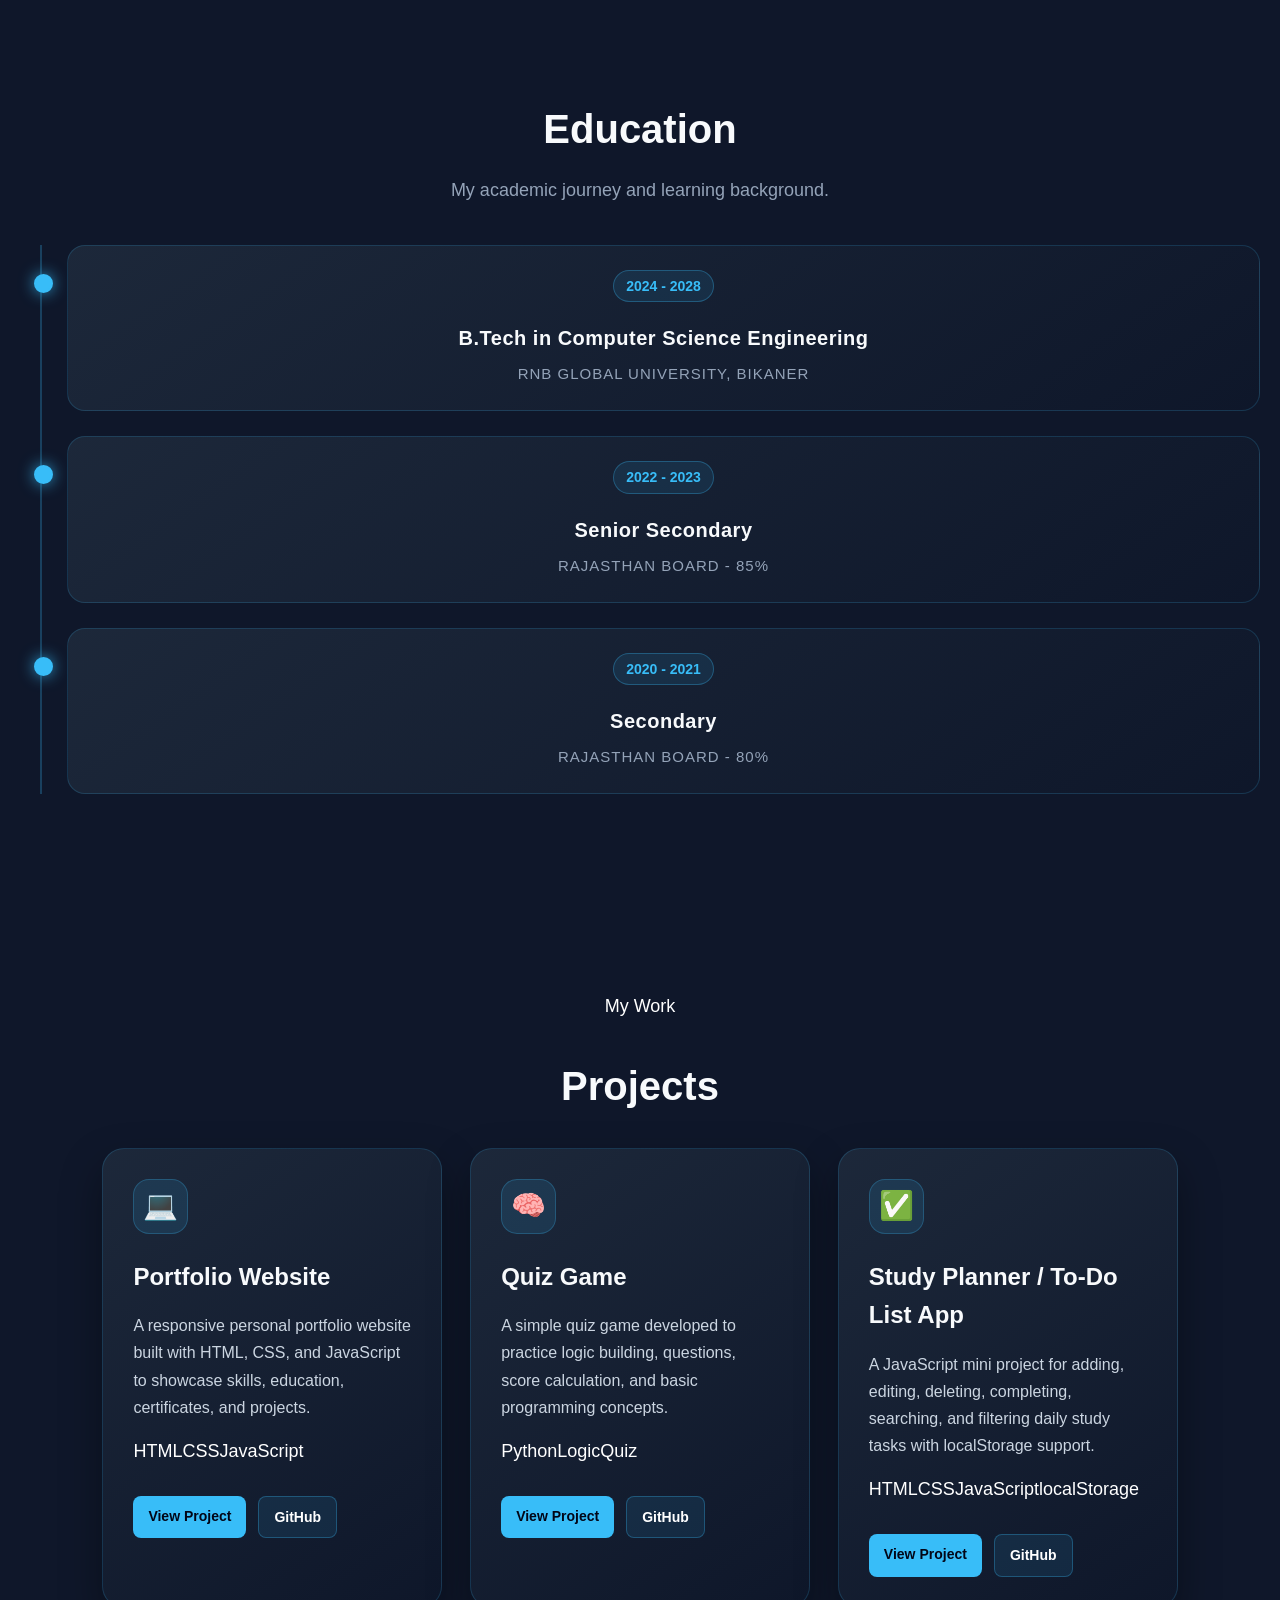
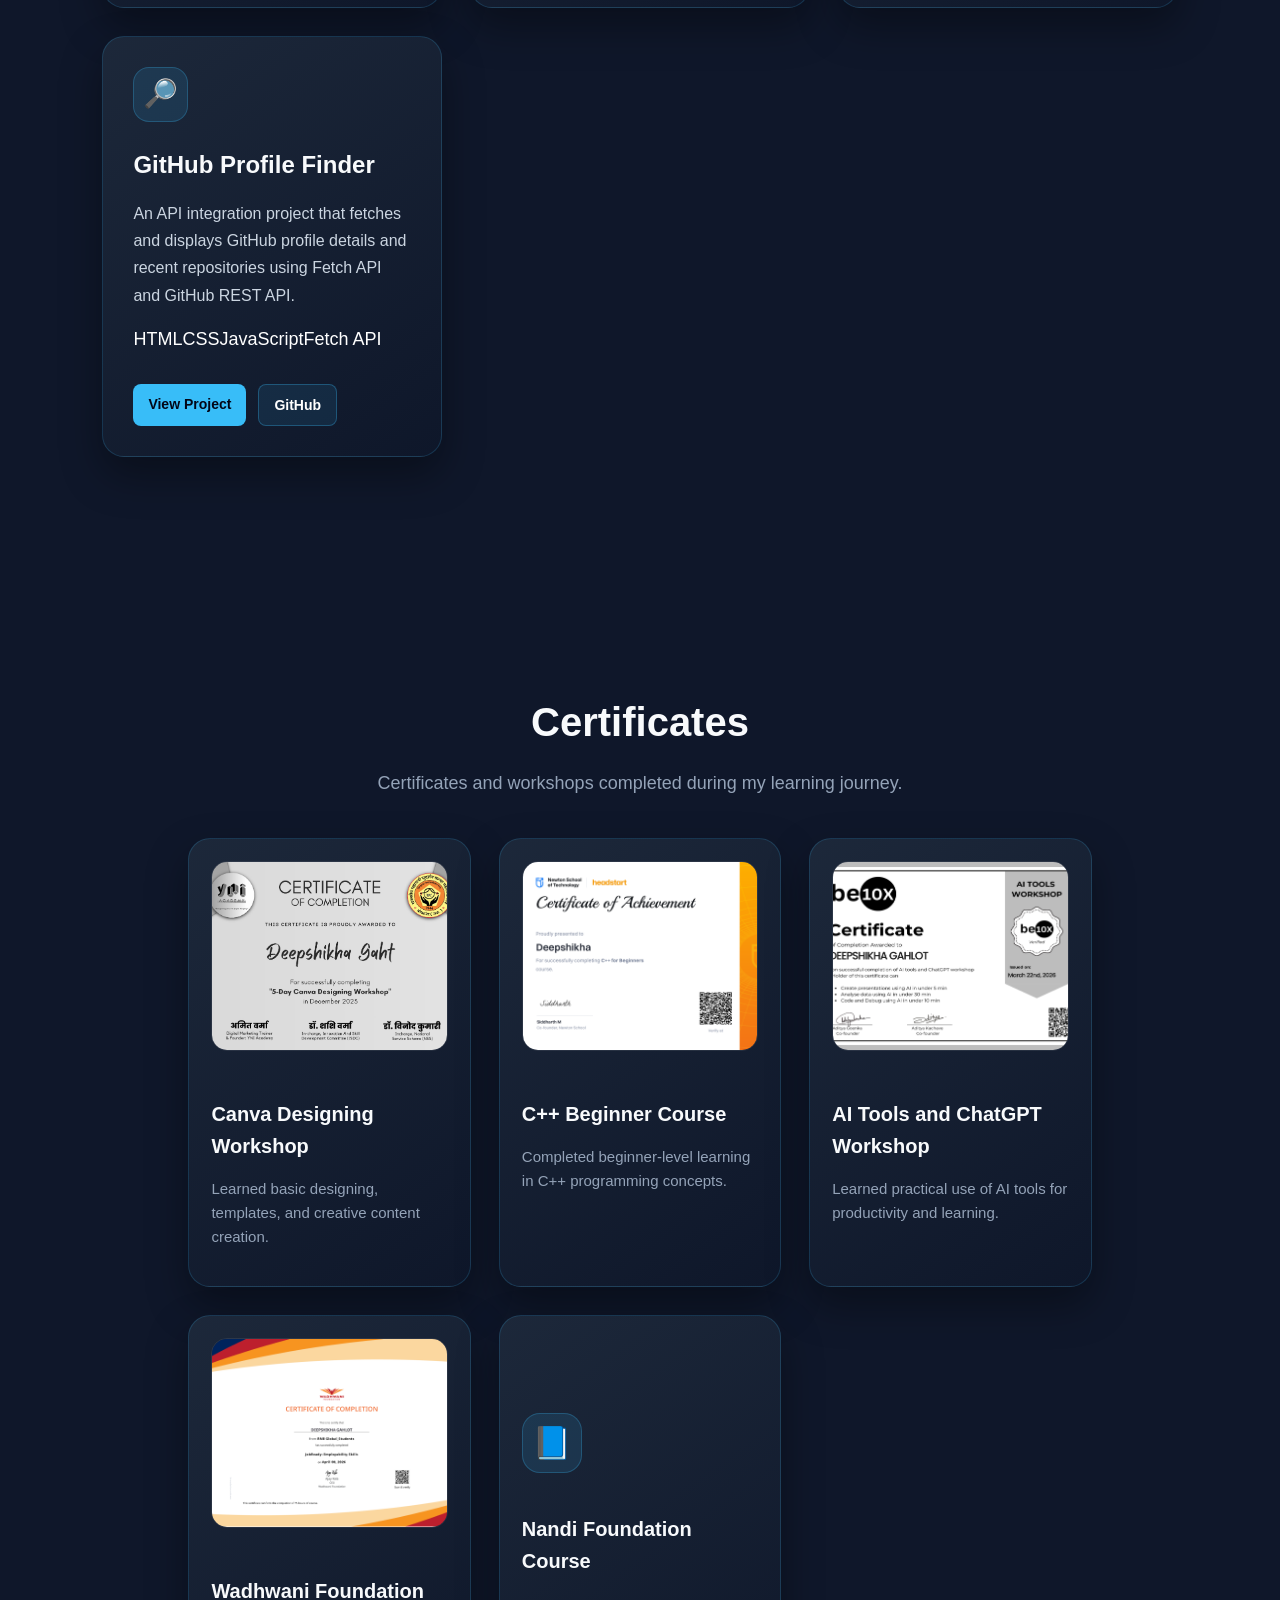
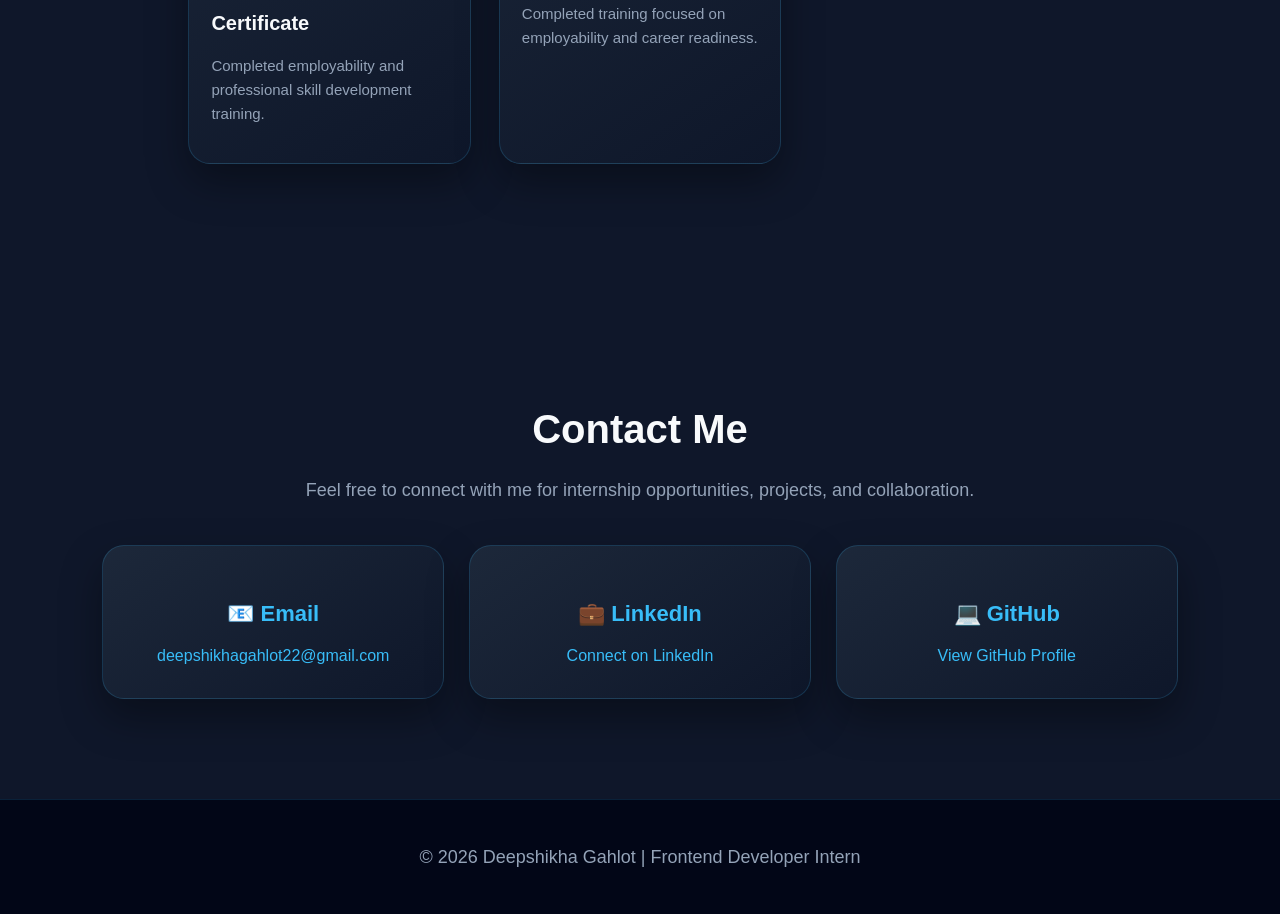
==== commit 51c1ef7d: "Update portfolio design and contact links" ====
--- a/Task-1-Portfolio-Website/index.html
+++ b/Task-1-Portfolio-Website/index.html
@@ -17,7 +17,7 @@
             <button class="menu-toggle" id="menu-toggle" aria-label="Open menu">
         ☰
     </button>
-            <ul>
+            <ul id="nav-links" class="nav-links">
                 <li><a href="#home">Home</a></li>
                 <li><a href="#about">About</a></li>
                 <li><a href="#skills">Skills</a></li>
@@ -28,103 +28,180 @@
             </ul>
         </nav>
         <section id="home">
-            <section id="home">
-    <div class="home-content">
-        <p class="tagline">Frontend Developer Intern</p>
-
-        <h1>Hi, I am <span>Deepshikha</span></h1>
-
-        <h3>B.Tech CSE Student | Frontend Developer</h3>
-
-        <p class="home-description">
-            I build clean, responsive and user-friendly websites using HTML, CSS,
-            JavaScript and modern frontend design practices.
-        </p>
-
-        <div class="hero-buttons">
-            <a href="#projects" class="primary-btn">View Projects</a>
-            <a href="resume/Deepshikha_Gahlot_Resume.pdf" class="secondary-btn" download>Download Resume</a>
-        </div>
-    </div>
-
-    <div class="home-card">
-        <h3>Currently Working On</h3>
-        <p>Frontend Development Internship at Alfido Tech</p>
-
-        <div class="card-tags">
-            <span>HTML</span>
-            <span>CSS</span>
-            <span>JavaScript</span>
-            <span>Responsive Design</span>
-        </div>
-    </div>
-</section>
-        </section>
+  <div class="home-content">
+    <p class="tagline">Frontend Developer Intern</p>
+
+    <h1>Hi, I am <span>Deepshikha</span></h1>
+
+    <h3>B.Tech CSE Student | Frontend Developer</h3>
+
+    <p class="home-description">
+      I create clean, responsive and user-friendly web projects using HTML, CSS,
+      JavaScript, GitHub and modern frontend development practices.
+    </p>
+
+    <div class="hero-buttons">
+      <a href="#projects" class="primary-btn">View Projects</a>
+      <a href="resume/Deepshikha_Gahlot_Resume.pdf" class="secondary-btn" download>Download Resume</a>
+    </div>
+  </div>
+</section>
     </header>
    
-         <section id="about">
-            <h2>About Me</h2>
-            <p>I am a BTech Computer Science student currently in my 4th semester, with a strong interest in coding and working with different programming languages. I enjoy building small projects and continuously improving my problem-solving skills. I am also curious about exploring new ideas and have a keen interest in understanding the universe, which reflects my passion for learning beyond academics. I am a quick learner, adaptable, and always motivated to grow and take on new challenges.</p>
-        </section>
-        <section class="skills-edu">
-            <section id="skills">
-    <h2>Skills</h2>
-    <p class="section-subtitle">
-        Technologies and tools I am learning and using during my frontend development journey.
-    </p>
-
-    <div class="skills-grid">
-
-        <div class="skill-card">
-            <h3>HTML5</h3>
-            <div class="progress">
-                <div class="progress-bar" data-width="90%"></div>
-            </div>
-            <span>Structure & Semantic Tags</span>
-        </div>
-
-        <div class="skill-card">
-            <h3>CSS3</h3>
-            <div class="progress">
-                <div class="progress-bar" data-width="80%"></div>
-            </div>
-            <span>Responsive Design & Styling</span>
-        </div>
-
-        <div class="skill-card">
-            <h3>JavaScript</h3>
-            <div class="progress">
-                <div class="progress-bar" data-width="70%"></div>
-            </div>
-            <span>DOM, Events & Logic</span>
-        </div>
-
-        <div class="skill-card">
-            <h3>Git & GitHub</h3>
-            <div class="progress">
-                <div class="progress-bar" data-width="65%"></div>
-            </div>
-            <span>Version Control</span>
-        </div>
-
-        <div class="skill-card">
-            <h3>C Programming</h3>
-            <div class="progress">
-                <div class="progress-bar" data-width="85%"></div>
-            </div>
-            <span>Programming Basics</span>
-        </div>
-
-        <div class="skill-card">
-            <h3>Problem Solving</h3>
-            <div class="progress">
-                <div class="progress-bar" data-width="80%"></div>
-            </div>
-            <span>Logic Building</span>
-        </div>
-
-    </div>
-</section>
+         <section id="about" class="about-section">
+  <div class="about-heading">
+    <p>Get to know me</p>
+    <h2>About Me</h2>
+  </div>
+
+  <div class="about-wrapper">
+
+    <div class="about-main">
+      <span class="about-badge">B.Tech CSE • 5th Semester</span>
+
+      <h3>Frontend learner building practical web projects.</h3>
+
+      <p>
+        I am a B.Tech Computer Science and Engineering student with an interest in
+        frontend development, problem solving, and creative web design. I enjoy
+        building clean, responsive, and user-friendly websites using HTML, CSS,
+        JavaScript, and modern frontend practices.
+      </p>
+
+      <p>
+        During my Frontend Web Development Internship at Alfido Tech, I worked on
+        a portfolio website, a JavaScript mini project, and an API integration
+        project. These projects helped me improve my practical skills in DOM
+        manipulation, localStorage, Fetch API, GitHub, and Azure hosting.
+      </p>
+
+      <div class="about-tags">
+        <span>Frontend Development</span>
+        <span>JavaScript</span>
+        <span>API Integration</span>
+        <span>Creative Design</span>
+      </div>
+    </div>
+
+    <div class="about-side">
+
+      <div class="about-mini-card">
+        <div class="mini-icon">🎯</div>
+        <div>
+          <h4>Current Focus</h4>
+          <p>Improving frontend development and project-building skills.</p>
+        </div>
+      </div>
+
+      <div class="about-mini-card">
+        <div class="mini-icon">🚀</div>
+        <div>
+          <h4>Learning By Doing</h4>
+          <p>Creating real projects and deploying them using GitHub and Azure.</p>
+        </div>
+      </div>
+
+      <div class="about-mini-card">
+        <div class="mini-icon">✨</div>
+        <div>
+          <h4>Creative Side</h4>
+          <p>Interested in Canva designing, content creation, and visual ideas.</p>
+        </div>
+      </div>
+
+    </div>
+
+  </div>
+</section>
+        <section id="skills">
+  <h2>Skills</h2>
+
+  <p class="section-subtitle">
+    Technologies and tools I am learning and using during my frontend development journey.
+  </p>
+
+  <div class="skills-grid">
+
+    <div class="skill-card">
+      <div class="skill-icon">🌐</div>
+      <h3>HTML5</h3>
+      <div class="progress">
+        <div class="progress-bar" data-width="90%"></div>
+      </div>
+      <span>Structure & Semantic Tags</span>
+    </div>
+
+    <div class="skill-card">
+      <div class="skill-icon">🎨</div>
+      <h3>CSS3</h3>
+      <div class="progress">
+        <div class="progress-bar" data-width="85%"></div>
+      </div>
+      <span>Responsive Design & Styling</span>
+    </div>
+
+    <div class="skill-card">
+      <div class="skill-icon">⚡</div>
+      <h3>JavaScript</h3>
+      <div class="progress">
+        <div class="progress-bar" data-width="75%"></div>
+      </div>
+      <span>DOM, Events & Logic</span>
+    </div>
+
+    <div class="skill-card">
+      <div class="skill-icon">🔗</div>
+      <h3>Git & GitHub</h3>
+      <div class="progress">
+        <div class="progress-bar" data-width="70%"></div>
+      </div>
+      <span>Version Control</span>
+    </div>
+
+    <div class="skill-card">
+      <div class="skill-icon">☁️</div>
+      <h3>Azure Hosting</h3>
+      <div class="progress">
+        <div class="progress-bar" data-width="65%"></div>
+      </div>
+      <span>Static Website Deployment</span>
+    </div>
+
+    <div class="skill-card">
+      <div class="skill-icon">🧠</div>
+      <h3>Problem Solving</h3>
+      <div class="progress">
+        <div class="progress-bar" data-width="80%"></div>
+      </div>
+      <span>Logic Building</span>
+    </div>
+    <div class="skill-card">
+  <div class="skill-icon">🎬</div>
+  <h3>Canva Designing</h3>
+  <div class="progress">
+    <div class="progress-bar" data-width="80%"></div>
+  </div>
+  <span>Posters, Presentations & Creative Designs</span>
+</div>
+
+<div class="skill-card">
+  <div class="skill-icon">✍️</div>
+  <h3>Content Creation</h3>
+  <div class="progress">
+    <div class="progress-bar" data-width="75%"></div>
+  </div>
+  <span>Creative Ideas, Captions & Visual Content</span>
+</div>
+<div class="skill-card">
+  <div class="skill-icon">🤖</div>
+  <h3>AI Tools</h3>
+  <div class="progress">
+    <div class="progress-bar" data-width="75%"></div>
+  </div>
+  <span>Prompting, Productivity & Creative Assistance</span>
+</div>
+
+  </div>
 </section>
         <section id="education">
     <h2>Education</h2>
@@ -158,70 +235,69 @@
         </section>
 
         
-    <section id="projects">
-        <section id="projects">
+    <section id="projects" class="section reveal">
+  <div class="section-heading">
+    <p>My Work</p>
     <h2>Projects</h2>
-    <p class="section-subtitle">
-        Here are some projects I have worked on during my learning and internship journey.
-    </p>
-
-    <div class="project-container">
-
-        <div class="project-card">
-            <div class="project-icon">💻</div>
-            <h3>Portfolio Website</h3>
-            <p>
-                A responsive personal portfolio website designed using HTML, CSS and JavaScript
-                to showcase my skills, education, projects and contact details.
-            </p>
-            <div class="project-tech">
-                <span>HTML</span>
-                <span>CSS</span>
-                <span>JavaScript</span>
-            </div>
-            <div class="project-links">
-                <a href="#" target="_blank">GitHub</a>
-                <a href="#" target="_blank">Live Demo</a>
-            </div>
-        </div>
-
-        <div class="project-card">
-            <div class="project-icon">🧠</div>
-            <h3>Quiz Game</h3>
-            <p>
-                A simple quiz game built using Python that asks questions, checks answers,
-                and calculates the final score of the user.
-            </p>
-            <div class="project-tech">
-                <span>Python</span>
-                <span>Logic Building</span>
-            </div>
-            <div class="project-links">
-                <a href="#" target="_blank">GitHub</a>
-                <a href="#" target="_blank">View Project</a>
-            </div>
-        </div>
-
-        <div class="project-card">
-            <div class="project-icon">📝</div>
-            <h3>Study Planner App</h3>
-            <p>
-                A JavaScript mini project planned for internship work to manage study tasks,
-                deadlines and daily learning goals.
-            </p>
-            <div class="project-tech">
-                <span>HTML</span>
-                <span>CSS</span>
-                <span>JavaScript</span>
-            </div>
-            <div class="project-links">
-                <a href="#" target="_blank">Coming Soon</a>
-            </div>
-        </div>
-
-    </div>
-</section>
-    </section>
+  </div>
+
+  <div class="project-container">
+
+    <article class="project-card">
+      <div class="project-icon">💻</div>
+      <h3>Portfolio Website</h3>
+      <p>A responsive personal portfolio website built with HTML, CSS, and JavaScript to showcase skills, education, certificates, and projects.</p>
+      <div class="tech-list">
+        <span>HTML</span><span>CSS</span><span>JavaScript</span>
+      </div>
+      <div class="project-links">
+        <a href="https://deepshikportfolio.z23.web.core.windows.net/" target="_blank" rel="noopener noreferrer" class="project-btn">View Project</a>
+        <a href="https://github.com/deepshikha-bytes/Alfido-Tech-Internship/tree/main/Task-1-Portfolio-Website" target="_blank" rel="noopener noreferrer" class="project-btn outline">GitHub</a>
+      </div>
+    </article>
+
+    <article class="project-card">
+      <div class="project-icon">🧠</div>
+      <h3>Quiz Game</h3>
+      <p>A simple quiz game developed to practice logic building, questions, score calculation, and basic programming concepts.</p>
+      <div class="tech-list">
+        <span>Python</span><span>Logic</span><span>Quiz</span>
+      </div>
+      <div class="project-links">
+        <a href="#home" target="_blank" rel="noopener noreferrer" class="project-btn">View Project</a>
+        <a href="#home" target="_blank" rel="noopener noreferrer" class="project-btn outline">GitHub</a>
+      </div>
+    </article>
+
+    <article class="project-card">
+      <div class="project-icon">✅</div>
+      <h3>Study Planner / To-Do List App</h3>
+      <p>A JavaScript mini project for adding, editing, deleting, completing, searching, and filtering daily study tasks with localStorage support.</p>
+      <div class="tech-list">
+        <span>HTML</span><span>CSS</span><span>JavaScript</span><span>localStorage</span>
+      </div>
+      <div class="project-links">
+        <a href="https://deepshikportfolio.z23.web.core.windows.net/Task-2-JavaScript-Mini-Project/" target="_blank" rel="noopener noreferrer" class="project-btn">View Project</a>
+        <a href="https://github.com/deepshikha-bytes/Alfido-Tech-Internship/tree/main/Task-2-JavaScript-Mini-Project" target="_blank" rel="noopener noreferrer" class="project-btn outline">GitHub</a>
+      </div>
+    </article>
+
+    <article class="project-card">
+      <div class="project-icon">🔎</div>
+      <h3>GitHub Profile Finder</h3>
+      <p>An API integration project that fetches and displays GitHub profile details and recent repositories using Fetch API and GitHub REST API.</p>
+      <div class="tech-list">
+        <span>HTML</span><span>CSS</span><span>JavaScript</span><span>Fetch API</span>
+      </div>
+      <div class="project-links">
+        <a href="https://deepshikportfolio.z23.web.core.windows.net/Task-3-API-Integration-Project/" target="_blank" rel="noopener noreferrer" class="project-btn">View Project</a>
+        <a href="https://github.com/deepshikha-bytes/Alfido-Tech-Internship/tree/main/Task-3-API-Integration-Project" target="_blank" rel="noopener noreferrer" class="project-btn outline">GitHub</a>
+      </div>
+    </article>
+
+  </div>
+</section>
+    
     <section id="certificates">
     <h2>Certificates</h2>
     <p class="section-subtitle">
@@ -265,13 +341,15 @@
     
     <section id="contact">
   <h2>Contact Me</h2>
+
   <p class="section-subtitle">
     Feel free to connect with me for internship opportunities, projects, and collaboration.
   </p>
 
   <div class="contact-container">
+
     <div class="contact-card">
-      <h3>Email</h3>
+      <h3>📧 Email</h3>
       <p>
         <a href="mailto:deepshikhagahlot22@gmail.com">
           deepshikhagahlot22@gmail.com
@@ -280,22 +358,23 @@
     </div>
 
     <div class="contact-card">
-      <h3>LinkedIn</h3>
-      <p>
-        <a href="https://www.linkedin.com/in/deepshikha-gahlot-151895388" target="_blank">
+      <h3>💼 LinkedIn</h3>
+      <p>
+        <a href="https://www.linkedin.com/in/deepshikha-gahlot-151895388" target="_blank" rel="noopener noreferrer">
           Connect on LinkedIn
         </a>
       </p>
     </div>
 
     <div class="contact-card">
-      <h3>GitHub</h3>
-      <p>
-        <a href=" https://github.com/deepshikha-bytes" target="_blank">
+      <h3>💻 GitHub</h3>
+      <p>
+        <a href="https://github.com/deepshikha-bytes" target="_blank" rel="noopener noreferrer">
           View GitHub Profile
         </a>
       </p>
     </div>
+
   </div>
 </section>
 
--- a/Task-1-Portfolio-Website/style.css
+++ b/Task-1-Portfolio-Website/style.css
@@ -746,7 +746,7 @@
 }
 .skills-grid {
     display: grid;
-    grid-template-columns: repeat(2, 1fr);
+    grid-template-columns: repeat(4, minmax(0, 1fr));
     gap: 25px;
 }
 
@@ -943,6 +943,7 @@
     .cert-container {
         grid-template-columns: 1fr;
     }
+    
 
     .cert-card {
         padding: 20px;
@@ -1012,4 +1013,598 @@
   #contact {
     padding: 80px 6%;
   }
+}
+/* ===== FINAL LAYOUT FIX ===== */
+
+* {
+  box-sizing: border-box;
+}
+
+html,
+body {
+  width: 100%;
+  max-width: 100%;
+  overflow-x: hidden;
+}
+
+body {
+  margin: 0;
+}
+
+nav {
+  left: 0;
+  right: 0;
+  z-index: 9999;
+}
+
+section {
+  width: 100%;
+  max-width: 1400px;
+  margin: 0 auto;
+  scroll-margin-top: 110px;
+}
+
+#home,
+#about,
+#skills,
+#projects,
+#certificates,
+#education,
+#contact {
+  overflow: hidden;
+}
+
+/* Fix hero spacing */
+#home {
+  max-width: 100%;
+  min-height: auto;
+  padding: 150px 8% 100px;
+}
+
+/* Fix about spacing */
+#about {
+  padding: 100px 8%;
+}
+
+/* Fix skills + education layout */
+.skills-edu {
+  max-width: 1400px;
+  margin: 0 auto;
+  padding: 100px 8%;
+  display: grid;
+  grid-template-columns: 1fr 1fr;
+  gap: 60px;
+}
+
+/* Fix project cards overflow */
+.project-container {
+  width: 100%;
+  display: grid;
+  grid-template-columns: repeat(3, minmax(0, 1fr));
+  gap: 28px;
+}
+
+.project-card {
+  width: 100%;
+  min-width: 0;
+}
+
+/* Fix education cards */
+.edu-container {
+  width: 100%;
+}
+
+.edu-card {
+  width: 100%;
+}
+
+/* Fix certificates */
+.cert-container {
+  width: 100%;
+  grid-template-columns: repeat(3, minmax(0, 1fr));
+}
+
+/* Fix mobile and tablet */
+@media (max-width: 1000px) {
+  .skills-edu {
+    grid-template-columns: 1fr;
+  }
+
+  .project-container,
+  .cert-container {
+    grid-template-columns: repeat(2, minmax(0, 1fr));
+  }
+}
+
+@media (max-width: 650px) {
+  nav {
+    padding: 15px 22px;
+  }
+
+  #home {
+    padding: 130px 6% 80px;
+  }
+
+  #about,
+  #projects,
+  #certificates,
+  #contact {
+    padding: 80px 6%;
+  }
+
+  .skills-edu {
+    padding: 80px 6%;
+  }
+
+  .project-container,
+  .cert-container {
+    grid-template-columns: 1fr;
+  }
+
+  .home-card {
+    width: 100%;
+  }
+}
+/* ===== NAVBAR + HOSTED WEBSITE FINAL FIX ===== */
+
+html,
+body {
+  margin: 0;
+  padding: 0;
+  overflow-x: hidden;
+}
+
+nav {
+  height: 76px;
+  padding: 0 50px;
+  display: flex;
+  align-items: center;
+  background-color: #020617;
+  position: fixed;
+  top: 0;
+  left: 0;
+  right: 0;
+  width: 100%;
+  z-index: 9999;
+}
+
+nav h2,
+.logo {
+  margin: 0;
+  line-height: 1;
+}
+
+nav ul {
+  margin: 0;
+  padding: 0;
+  align-items: center;
+}
+
+#home {
+  padding-top: 140px !important;
+}
+
+section {
+  scroll-margin-top: 90px;
+}
+
+@media (max-width: 900px) {
+  nav {
+    height: 70px;
+    padding: 0 25px;
+  }
+
+  nav ul {
+    top: 80px;
+  }
+
+  #home {
+    padding-top: 120px !important;
+  }
+}
+.project-links {
+  display: flex;
+  gap: 12px;
+  flex-wrap: wrap;
+  margin-top: 20px;
+}
+
+.project-btn {
+  display: inline-block;
+  padding: 10px 16px;
+  border-radius: 999px;
+  background: linear-gradient(135deg, var(--accent), var(--accent-2));
+  color: #020617 !important;
+  font-weight: 900;
+  text-decoration: none;
+  font-size: 14px;
+  transition: 0.3s ease;
+}
+
+.project-btn:hover {
+  transform: translateY(-2px);
+  box-shadow: 0 12px 25px rgba(56, 189, 248, 0.25);
+}
+
+.project-btn.outline {
+  background: rgba(56, 189, 248, 0.1);
+  border: 1px solid rgba(56, 189, 248, 0.3);
+  color: var(--accent) !important;
+}
+/* ===== HOME, ABOUT & SKILLS UPDATE ===== */
+
+#home {
+  min-height: 100vh;
+  max-width: 100%;
+  display: flex;
+  align-items: center;
+  justify-content: center;
+  text-align: center;
+  padding: 150px 8% 110px !important;
+  background:
+    radial-gradient(circle at top left, rgba(56, 189, 248, 0.18), transparent 35%),
+    radial-gradient(circle at bottom right, rgba(129, 140, 248, 0.16), transparent 35%),
+    #0f172a;
+}
+
+.home-content {
+  max-width: 900px;
+}
+
+.tagline {
+  display: inline-block;
+  color: #38bdf8;
+  background-color: rgba(56, 189, 248, 0.12);
+  padding: 10px 22px;
+  border: 1px solid rgba(56, 189, 248, 0.35);
+  border-radius: 999px;
+  font-size: 18px;
+  font-weight: 800;
+  margin-bottom: 20px;
+}
+
+#home h1 {
+  font-size: 78px;
+  line-height: 1.1;
+  margin: 10px 0;
+}
+
+#home h1 span {
+  background: linear-gradient(135deg, #38bdf8, #818cf8);
+  -webkit-background-clip: text;
+  background-clip: text;
+  color: transparent;
+}
+
+#home h3 {
+  font-size: 30px;
+  color: #e2e8f0;
+  margin: 20px 0;
+}
+
+.home-description {
+  max-width: 760px;
+  margin: 0 auto;
+  font-size: 21px;
+  color: #cbd5e1;
+}
+
+.hero-buttons {
+  justify-content: center;
+  margin-top: 30px;
+}
+
+#about {
+  padding: 110px 8%;
+  text-align: center;
+}
+
+.about-card {
+  max-width: 1000px;
+  margin: 0 auto;
+  background: linear-gradient(145deg, rgba(30, 41, 59, 0.95), rgba(15, 23, 42, 0.95));
+  border: 1px solid rgba(56, 189, 248, 0.25);
+  border-left: 5px solid #38bdf8;
+  border-radius: 28px;
+  padding: 45px;
+  box-shadow: 0 20px 50px rgba(0, 0, 0, 0.35);
+  text-align: left;
+}
+
+.about-card p {
+  color: #e2e8f0;
+  font-size: 19px;
+  line-height: 1.9;
+  margin-bottom: 18px;
+}
+
+.about-card p:last-child {
+  margin-bottom: 0;
+}
+
+#skills {
+  padding: 110px 8%;
+  text-align: center;
+  max-width: 1200px;
+}
+
+.skills-grid {
+  display: grid;
+  grid-template-columns: repeat(3, minmax(0, 1fr));
+  gap: 28px;
+  margin-top: 45px;
+}
+
+.skill-card {
+  text-align: left;
+  background: linear-gradient(145deg, rgba(30, 41, 59, 0.98), rgba(15, 23, 42, 0.98));
+  padding: 28px;
+  border-radius: 24px;
+  border: 1px solid rgba(56, 189, 248, 0.2);
+  box-shadow: 0 18px 42px rgba(0, 0, 0, 0.35);
+  transition: 0.3s ease;
+}
+
+.skill-card:hover {
+  transform: translateY(-8px);
+  border-color: rgba(56, 189, 248, 0.55);
+  box-shadow: 0 22px 48px rgba(56, 189, 248, 0.2);
+}
+
+.skill-icon {
+  width: 52px;
+  height: 52px;
+  border-radius: 16px;
+  display: flex;
+  align-items: center;
+  justify-content: center;
+  background-color: rgba(56, 189, 248, 0.12);
+  border: 1px solid rgba(56, 189, 248, 0.28);
+  font-size: 26px;
+  margin-bottom: 18px;
+}
+
+.skill-card h3 {
+  font-size: 22px;
+  color: #f8fafc;
+  margin-bottom: 14px;
+}
+
+.skill-card span {
+  display: inline-block;
+  margin-top: 12px;
+  color: #94a3b8;
+  font-size: 15px;
+}
+
+@media (max-width: 1000px) {
+  .skills-grid {
+    grid-template-columns: repeat(2, minmax(0, 1fr));
+  }
+
+  #home h1 {
+    font-size: 58px;
+  }
+}
+
+@media (max-width: 650px) {
+  #home {
+    padding: 130px 6% 80px !important;
+  }
+
+  #home h1 {
+    font-size: 42px;
+  }
+
+  #home h3 {
+    font-size: 22px;
+  }
+
+  .home-description {
+    font-size: 17px;
+  }
+
+  .about-card {
+    padding: 28px;
+  }
+
+  .about-card p {
+    font-size: 16px;
+  }
+
+  .skills-grid {
+    grid-template-columns: 1fr;
+  }
+}
+/* ===== NEW ABOUT SECTION DESIGN ===== */
+
+.about-section {
+  padding: 110px 8%;
+  text-align: center;
+}
+
+.about-heading p {
+  background: transparent !important;
+  padding: 0 !important;
+  border: none !important;
+  box-shadow: none !important;
+  color: #38bdf8 !important;
+  font-size: 16px !important;
+  font-weight: 800;
+  letter-spacing: 2px;
+  text-transform: uppercase;
+  margin-bottom: 8px !important;
+  text-align: center !important;
+}
+
+.about-heading h2 {
+  font-size: 52px;
+  margin-bottom: 45px;
+  background: linear-gradient(135deg, #38bdf8, #818cf8);
+  -webkit-background-clip: text;
+  background-clip: text;
+  color: transparent;
+}
+
+.about-wrapper {
+  max-width: 1150px;
+  margin: 0 auto;
+  display: grid;
+  grid-template-columns: 1.35fr 0.9fr;
+  gap: 30px;
+  align-items: stretch;
+}
+
+.about-main {
+  text-align: left;
+  padding: 42px;
+  border-radius: 28px;
+  background:
+    linear-gradient(145deg, rgba(30, 41, 59, 0.95), rgba(15, 23, 42, 0.95));
+  border: 1px solid rgba(56, 189, 248, 0.22);
+  box-shadow: 0 24px 55px rgba(0, 0, 0, 0.38);
+  position: relative;
+  overflow: hidden;
+}
+
+.about-main::before {
+  content: "";
+  position: absolute;
+  width: 180px;
+  height: 180px;
+  background: rgba(56, 189, 248, 0.16);
+  border-radius: 50%;
+  top: -70px;
+  right: -70px;
+  filter: blur(5px);
+}
+
+.about-badge {
+  display: inline-block;
+  color: #38bdf8;
+  background-color: rgba(56, 189, 248, 0.12);
+  border: 1px solid rgba(56, 189, 248, 0.3);
+  padding: 8px 16px;
+  border-radius: 999px;
+  font-size: 14px;
+  font-weight: 800;
+  margin-bottom: 22px;
+}
+
+.about-main h3 {
+  color: #f8fafc;
+  font-size: 34px;
+  line-height: 1.3;
+  margin: 0 0 22px;
+  max-width: 700px;
+}
+
+.about-main p,
+.about-side p {
+  background: transparent !important;
+  padding: 0 !important;
+  border: none !important;
+  box-shadow: none !important;
+  backdrop-filter: none !important;
+  color: #cbd5e1 !important;
+  font-size: 17px !important;
+  line-height: 1.8 !important;
+  margin: 0 0 18px !important;
+  text-align: left !important;
+}
+
+.about-tags {
+  display: flex;
+  flex-wrap: wrap;
+  gap: 12px;
+  margin-top: 25px;
+}
+
+.about-tags span {
+  color: #38bdf8;
+  background-color: rgba(56, 189, 248, 0.1);
+  border: 1px solid rgba(56, 189, 248, 0.25);
+  padding: 8px 14px;
+  border-radius: 999px;
+  font-size: 14px;
+  font-weight: 700;
+}
+
+.about-side {
+  display: grid;
+  gap: 20px;
+}
+
+.about-mini-card {
+  display: flex;
+  gap: 16px;
+  text-align: left;
+  padding: 26px;
+  border-radius: 24px;
+  background:
+    linear-gradient(145deg, rgba(30, 41, 59, 0.9), rgba(15, 23, 42, 0.95));
+  border: 1px solid rgba(56, 189, 248, 0.18);
+  box-shadow: 0 18px 38px rgba(0, 0, 0, 0.3);
+  transition: 0.3s ease;
+}
+
+.about-mini-card:hover {
+  transform: translateY(-6px);
+  border-color: rgba(56, 189, 248, 0.45);
+  box-shadow: 0 20px 45px rgba(56, 189, 248, 0.18);
+}
+
+.mini-icon {
+  min-width: 52px;
+  height: 52px;
+  border-radius: 16px;
+  background-color: rgba(56, 189, 248, 0.12);
+  border: 1px solid rgba(56, 189, 248, 0.25);
+  display: flex;
+  align-items: center;
+  justify-content: center;
+  font-size: 26px;
+}
+
+.about-mini-card h4 {
+  color: #f8fafc;
+  font-size: 20px;
+  margin: 0 0 8px;
+}
+
+.about-mini-card p {
+  font-size: 15px !important;
+  margin: 0 !important;
+}
+
+@media (max-width: 900px) {
+  .about-wrapper {
+    grid-template-columns: 1fr;
+  }
+
+  .about-main h3 {
+    font-size: 28px;
+  }
+}
+
+@media (max-width: 600px) {
+  .about-section {
+    padding: 80px 6%;
+  }
+
+  .about-heading h2 {
+    font-size: 40px;
+  }
+
+  .about-main {
+    padding: 28px;
+  }
+
+  .about-main h3 {
+    font-size: 24px;
+  }
+
+  .about-mini-card {
+    padding: 22px;
+  }
 }
